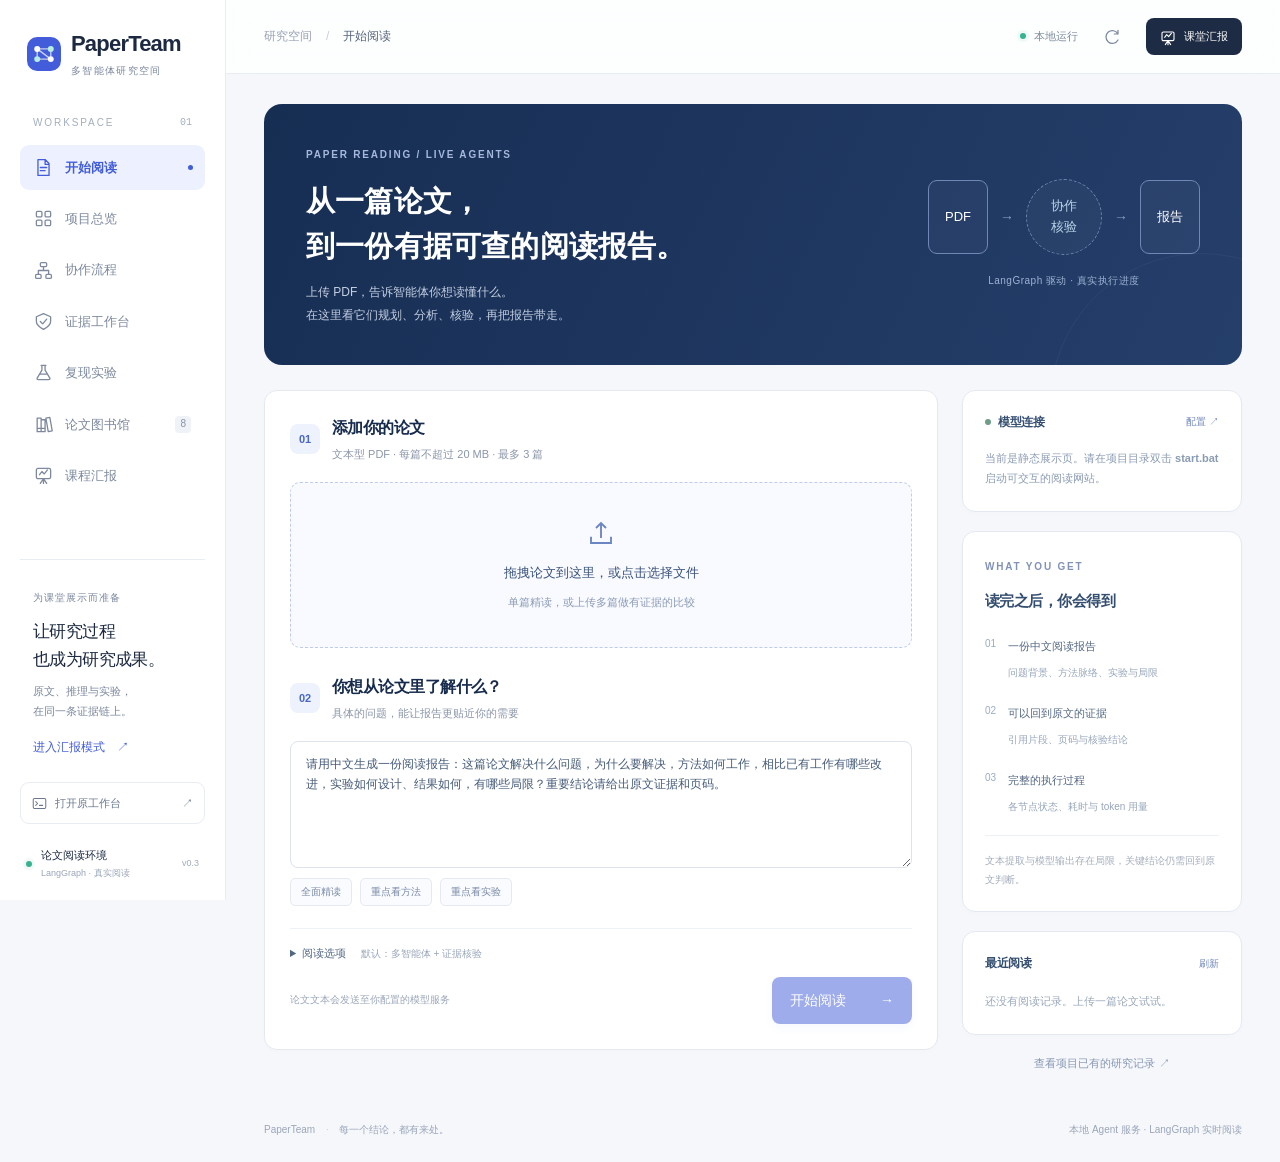
==== showcase/index.html @ 22954c76 "Visualization Website Add PDF upload, live LangGraph progress, evidence-grounded reading reports, re" ====
<!doctype html>
<html lang="zh-CN">
<head>
  <meta charset="UTF-8"><meta name="viewport" content="width=device-width, initial-scale=1.0">
  <meta name="theme-color" content="#f4f6fb"><meta name="description" content="PaperTeam 多智能体论文阅读、证据核验与实验复现展示平台。">
  <title>PaperTeam · 研究协作控制台</title>
  <link rel="icon" href="assets/logo.svg" type="image/svg+xml"><link rel="stylesheet" href="assets/app.css">
  <link rel="stylesheet" href="assets/reader.css">
</head>
<body>
  <a href="#main" class="skip-link">跳转到主要内容</a>
  <button class="nav-shade" data-action="close-menu" aria-label="收起导航"></button>
  <aside class="sidebar" id="sidebar">
    <a class="brand" href="#read"><img src="assets/logo.svg" alt="" width="34" height="34"><span>PaperTeam<small>多智能体研究空间</small></span></a>
    <div class="workspace-label">WORKSPACE <span>01</span></div>
    <nav aria-label="主导航" id="nav"></nav>
    <div class="sidebar-note"><span class="tiny-label">为课堂展示而准备</span><h3>让研究过程<br>也成为研究成果。</h3><p>原文、推理与实验，<br>在同一条证据链上。</p><button class="text-link" data-action="present">进入汇报模式 <span>↗</span></button></div>
    <a class="workbench-link" href="http://127.0.0.1:8501" target="_blank" rel="noopener"><span data-icon="terminal"></span> 打开原工作台 <span>↗</span></a>
    <div class="sidebar-status"><span class="status-dot"></span><div>论文阅读环境<small>LangGraph · 真实阅读</small></div><span class="version">v0.3</span></div>
  </aside>
  <div class="app-shell">
    <header class="topbar"><div class="breadcrumb"><button class="icon-button mobile-menu" data-action="menu" aria-label="展开导航" aria-controls="sidebar" aria-expanded="false"><span data-icon="menu"></span></button><span>研究空间</span><span class="crumb-slash">/</span><strong id="breadcrumb">项目总览</strong></div><div class="top-actions"><span class="local-badge"><span class="status-dot"></span>本地运行</span><button class="icon-button" data-action="refresh" title="刷新保存的数据，不发起模型调用" aria-label="刷新保存的数据"><span data-icon="refresh"></span></button><button class="button dark small" data-action="present"><span data-icon="present"></span>课堂汇报</button></div></header>
    <main id="main" tabindex="-1"><div class="loading"><span class="spinner"></span><h2>正在读取研究记录</h2><p>连接论文、结论与实验依据…</p></div></main>
    <footer class="page-footer"><span>PaperTeam <i>·</i> 每一个结论，都有来处。</span><span id="footer-meta">保存的真实运行记录</span></footer>
  </div>
  <dialog id="detail-dialog"><div class="dialog-head"><div id="dialog-label"></div><button class="icon-button" data-action="close-dialog" aria-label="关闭详情"><span data-icon="close"></span></button></div><div id="dialog-body"></div></dialog>
  <div id="presentation" class="presentation" hidden role="dialog" aria-label="课堂汇报模式" aria-modal="true"><header><a class="presentation-brand" href="#overview"><img src="assets/logo.svg" alt="" width="32">PaperTeam</a><span id="slide-counter"></span><button class="icon-button" data-action="exit-present" aria-label="退出汇报"><span data-icon="close"></span></button></header><div id="slide-content"></div><footer><span>← → 切换页面 <i>·</i> Esc 退出</span><div><button class="button subtle" data-action="prev-slide">← 上一页</button><button class="button primary" data-action="next-slide">下一页 →</button></div></footer></div>
  <div id="toast" class="toast" role="status" aria-live="polite"></div>
  <script src="assets/reader.js"></script><script src="data/snapshot.js"></script><script src="assets/app.js"></script>
</body>
</html>
---- showcase/assets/app.css ----
@font-face{font-family:Research;src:local('Segoe UI');font-display:swap}
:root{--bg:#f5f7fb;--surface:#fff;--ink:#1c2941;--muted:#7b879d;--line:#e8ecf3;--blue:#425cda;--blue-bg:#edf1ff;--teal:#229b86;--teal-bg:#eaf7f2;--amber:#c58b37;--amber-bg:#fff5e6;--red:#d56d72;--violet:#8a6ad0;--shadow:0 4px 24px #20335d05;--radius:16px}
*{box-sizing:border-box}body{margin:0;background:var(--bg);color:var(--ink);font-family:Research,'Microsoft YaHei UI','Microsoft YaHei',sans-serif;font-size:14px;line-height:1.65;-webkit-font-smoothing:antialiased}button,input,select,textarea{font:inherit}button,a,input,select{-webkit-tap-highlight-color:transparent}button,a{touch-action:manipulation}button{cursor:pointer}a{color:inherit;text-decoration:none}button{border:0}button:disabled{cursor:default;opacity:.45}button:focus-visible,a:focus-visible,input:focus-visible,select:focus-visible,[tabindex]:focus-visible{outline:3px solid #7f9aff;outline-offset:4px}button svg,a svg{flex-shrink:0}svg.icon{width:20px;height:20px;fill:none;stroke:currentColor;stroke-width:1.65;stroke-linecap:round;stroke-linejoin:round;vertical-align:middle}h1,h2,h3,h4,p{margin:0}h1,h2,h3,h4{font-weight:650;letter-spacing:-.035em}h1{font-size:29px;line-height:1.4}h2{font-size:19px;line-height:1.5}h3{font-size:16px}p{color:var(--muted)}small{font-size:12px}i{font-style:normal}code,pre,.mono{font-family:Consolas,'Cascadia Code',monospace;font-size:12px}pre{white-space:pre-wrap;overflow-wrap:anywhere;line-height:1.8;background:#f6f8fc;border:1px solid var(--line);padding:16px;border-radius:12px;color:#52617a}button{color:inherit;background:none}.skip-link{position:fixed;top:-80px;left:260px;background:var(--blue);color:#fff;padding:12px;z-index:1000}.skip-link:focus{top:10px}
.sidebar{width:226px;position:fixed;inset:0 auto 0 0;background:#fff;border-right:1px solid var(--line);display:flex;flex-direction:column;padding:30px 20px 19px;z-index:40}.brand{display:flex;gap:10px;align-items:center;padding:0 7px;font-size:22px;font-weight:720;letter-spacing:-.8px;line-height:1.25}.brand small{display:block;font-size:10px;font-weight:400;letter-spacing:1.3px;margin-top:7px;color:var(--muted)}.workspace-label{font-size:10px;letter-spacing:1.9px;color:#a4adbf;padding:38px 13px 13px;display:flex;justify-content:space-between}.workspace-label span{font-family:Consolas,monospace;letter-spacing:0}nav{display:flex;flex-direction:column;gap:6px}.nav-link{display:flex;align-items:center;gap:12px;padding:12px 14px;border-radius:9px;color:#7e899e;font-size:13px;font-weight:500;position:relative}.nav-link svg{width:19px;height:19px}.nav-link.active{background:var(--blue-bg);color:var(--blue);font-weight:600}.nav-link.active:after{content:'';width:5px;height:5px;border-radius:50%;background:var(--blue);position:absolute;right:12px}.nav-link:hover:not(.active){background:#f7f9fc;color:var(--ink)}.nav-count{margin-left:auto;background:#eff2f7;font-size:10px;border-radius:4px;padding:0 5px;color:#8791a5}.nav-link.active .nav-count{margin-right:10px;background:#dde5ff;color:var(--blue)}.sidebar-note{border-top:1px solid var(--line);padding:25px 13px 24px;margin-top:auto}.tiny-label{font-size:10px;color:var(--muted);letter-spacing:1px}.sidebar-note h3{font-size:17px;line-height:1.65;margin-top:10px;font-weight:500}.sidebar-note p{font-size:11px;line-height:1.8;margin-top:8px}.text-link{color:var(--blue);font-size:12px;padding:0;display:inline-flex;gap:12px;align-items:center;font-weight:550}.sidebar-note .text-link{margin-top:16px}.workbench-link{display:flex;align-items:center;gap:8px;padding:11px;border:1px solid var(--line);border-radius:9px;color:#6b7890;font-size:11px}.workbench-link span:last-child{margin-left:auto}.workbench-link svg{width:15px;height:15px}.sidebar-status{padding:22px 6px 0;display:flex;gap:9px;align-items:center;font-size:11px}.sidebar-status small{display:block;font-size:9px;color:#9ba5b8;margin-top:2px}.version{margin-left:auto;color:#a0aabd;font-size:9px}.status-dot{display:inline-block;width:6px;height:6px;background:#38b392;border-radius:50%;flex-shrink:0;box-shadow:0 0 0 3px #38b39212}
.app-shell{margin-left:226px;min-height:100vh;display:flex;flex-direction:column}.topbar{height:74px;border-bottom:1px solid var(--line);background:#ffffffc9;backdrop-filter:blur(16px);display:flex;align-items:center;justify-content:space-between;padding:0 38px;position:sticky;top:0;z-index:30}.breadcrumb{display:flex;align-items:center;gap:14px;color:#98a1b3;font-size:12px}.breadcrumb strong{color:#56627b;font-weight:500}.crumb-slash{color:#c6cddb}.top-actions{display:flex;align-items:center;gap:17px}.local-badge{display:inline-flex;align-items:center;gap:8px;font-size:11px;color:#7c8b9d}.button{display:inline-flex;align-items:center;justify-content:center;gap:8px;padding:11px 17px;border-radius:8px;font-size:12px;font-weight:550;border:1px solid transparent;white-space:nowrap;transition:background .16s,transform .16s}.button:hover{transform:translateY(-1px)}.button.primary{background:var(--blue);color:#fff;box-shadow:0 4px 10px #425cda15}.button.primary:hover{background:#354fc5}.button.dark{background:#1e2b44;color:#fff}.button.subtle{background:#fff;border-color:var(--line);color:#62718a}.button.ghost{background:#ffffff12;border-color:#ffffff25;color:#e4ebff}.button.small{padding:8px 13px;font-size:11px}.button svg{width:16px;height:16px}.icon-button{display:inline-flex;align-items:center;justify-content:center;width:34px;height:34px;border-radius:8px;color:#7b879b}.icon-button:hover{background:#edf1f8;color:var(--ink)}.icon-button svg{width:18px;height:18px}.mobile-menu{display:none}main{padding:30px 38px 20px;max-width:1680px;width:100%;margin:0 auto;min-height:calc(100vh - 125px)}.page-heading{display:flex;align-items:center;justify-content:space-between;margin-bottom:25px;gap:18px}.eyebrow{font-size:10px;color:#8f9bb2;letter-spacing:2.2px;font-weight:600;margin-bottom:6px}.page-heading p{font-size:12px;margin-top:6px}.heading-actions{display:flex;gap:10px;align-items:center}.run-label{display:flex;align-items:center;gap:7px;color:#8b98ad;font-size:10px}.page-footer{display:flex;align-items:center;justify-content:space-between;padding:20px 38px 24px;font-size:10px;color:#9ba6b9;gap:15px;margin-top:auto}.page-footer i{padding:0 8px;color:#cad0dc}.panel{background:#fff;border:1px solid var(--line);border-radius:var(--radius);box-shadow:var(--shadow);min-width:0}.panel-head{padding:21px 23px 17px;display:flex;justify-content:space-between;align-items:center;gap:14px}.panel-head h2{font-size:15px}.panel-head p{font-size:11px;margin-top:3px}.panel-head .text-link{font-size:10px}.panel-body{padding:0 23px 23px}.section-title{display:flex;justify-content:space-between;align-items:center;margin:25px 0 13px}.section-title h2{font-size:16px}.section-title small{font-size:10px;color:var(--muted)}.tag{display:inline-flex;align-items:center;gap:5px;font-size:10px;border-radius:5px;padding:3px 7px;background:#f0f3f8;color:#7a879d;white-space:nowrap;line-height:1.55}.tag.blue{background:var(--blue-bg);color:var(--blue)}.tag.green{background:var(--teal-bg);color:var(--teal)}.tag.amber{background:var(--amber-bg);color:var(--amber)}.tag.red{background:#fff0f0;color:var(--red)}.tag.outline{border:1px solid var(--line);background:#fff}.muted{color:var(--muted)}.empty{text-align:center;padding:60px 20px;color:var(--muted)}.loading{display:grid;place-items:center;align-content:center;gap:15px;min-height:60vh}.loading h2{font-size:20px}.loading p{font-size:13px}.spinner{width:30px;height:30px;border:2px solid #dbe3f8;border-top-color:var(--blue);border-radius:50%;animation:spin .9s linear infinite}@keyframes spin{to{transform:rotate(360deg)}}
.hero{position:relative;overflow:hidden;background:#14223c;color:#fff;border-radius:17px;min-height:233px;display:grid;grid-template-columns:1fr 1fr;padding:30px 33px;gap:20px;border:1px solid #1d2e4d}.hero:after{content:'';position:absolute;inset:0;background-image:radial-gradient(#bed0ff19 .8px,transparent .8px);background-size:18px 18px;pointer-events:none;mask-image:linear-gradient(90deg,transparent 30%,#000)}.hero-copy{z-index:1}.hero-kicker{display:flex;align-items:center;gap:7px;color:#a7b8df;font-size:10px;letter-spacing:1.5px;margin-bottom:13px}.hero-kicker span{background:#526cbb48;color:#b8cafa;padding:2px 6px;border-radius:4px;letter-spacing:.5px;font-size:9px}.hero h2{font-size:29px;font-weight:550;line-height:1.5;letter-spacing:.02em}.hero h2 em{font-style:normal;color:#a6b9ff}.hero p{color:#93a4c6;font-size:11px;line-height:1.9;margin-top:10px}.hero-actions{display:flex;align-items:center;gap:12px;margin-top:21px}.hero .primary{background:#6781ed;box-shadow:none;padding:9px 14px}.hero .primary:hover{background:#7890f4}.hero .ghost{font-size:11px;padding:9px 12px}.hero-visual{z-index:1;display:flex;align-items:center;position:relative;padding:5px 0 0 10px}.mini-flow{width:100%;position:relative}.mini-flow svg{width:100%;height:auto;overflow:visible}.mini-flow text{font-family:Research,'Microsoft YaHei UI',sans-serif}.mini-flow .flow-path{stroke:#7f98da50;fill:none;stroke-width:1.5}.mini-flow .flow-path.hot{stroke:#9aaeff;stroke-dasharray:4 4;animation:dash 16s linear infinite}.hero-insight{position:absolute;right:12px;bottom:4px;border:1px solid #8eacf12b;background:#1c2f50;padding:7px 10px;border-radius:8px;color:#b8c8e8;font-size:9px}.hero-insight strong{color:#91e0cb;font-size:12px;margin-right:5px}@keyframes dash{to{stroke-dashoffset:-100}}
.stats-grid{display:grid;grid-template-columns:repeat(4,1fr);gap:15px;margin-top:18px}.stat-card{padding:20px 20px 17px;position:relative}.stat-title{display:flex;align-items:center;justify-content:space-between;font-size:11px;color:#7e8aa1}.stat-title .stat-icon{width:29px;height:29px;border-radius:8px;background:#f2f5fd;display:grid;place-items:center;color:#6e83c6}.stat-icon svg{width:16px;height:16px}.stat-value{display:flex;align-items:baseline;gap:5px;margin-top:8px;font-size:33px;letter-spacing:-1px;font-weight:650;font-variant-numeric:tabular-nums;line-height:1.4}.stat-value small{font-size:11px;color:#97a1b3;font-weight:400;letter-spacing:0}.stat-foot{margin-top:9px;font-size:10px;color:#9aa5b9;display:flex;align-items:center;gap:7px}.stat-foot .tag{font-size:9px;padding:1px 5px}.overview-grid{display:grid;grid-template-columns:minmax(0,1.55fr) minmax(0,1fr);gap:18px;margin-top:20px}.run-summary{display:flex;align-items:center;gap:11px;margin-bottom:15px;padding:13px 15px;background:#f7f9fd;border:1px solid #edf1f8;border-radius:9px}.file-icon{display:grid;place-items:center;border-radius:8px;background:#e9efff;color:#637fda;width:34px;height:38px}.file-icon svg{width:19px}.run-summary h3{font-size:12px;font-weight:550}.run-summary p{font-size:10px;margin-top:2px}.run-summary .tag{margin-left:auto}.run-stages{display:grid;grid-template-columns:repeat(5,1fr);gap:0;position:relative;margin:18px 0 20px}.run-stages:before{content:'';position:absolute;top:13px;left:10%;right:10%;height:1px;background:#dce5f7}.run-stage{text-align:center;position:relative;font-size:10px;color:#8795ae}.stage-dot{width:26px;height:26px;display:grid;place-items:center;margin:0 auto 9px;border:5px solid #fff;border-radius:50%;background:#dee7fc;color:var(--blue);outline:1px solid #e1e8f6;font-size:9px}.run-stage:last-child .stage-dot{background:#dcf3eb;color:#229b86;outline-color:#dceee9}.run-stage small{display:block;font-size:9px;color:#abb4c5;margin-top:3px}.run-bottom{display:flex;align-items:center;justify-content:space-between;border-top:1px solid var(--line);padding-top:14px;font-size:10px;color:#91a0b6}.run-bottom strong{color:#5d6d88;font-weight:550}.usage-layout{display:grid;grid-template-columns:132px 1fr;align-items:center;gap:16px}.donut{position:relative;aspect-ratio:1}.donut svg{width:100%;height:100%;transform:rotate(-90deg)}.donut-center{position:absolute;inset:0;display:flex;flex-direction:column;align-items:center;justify-content:center}.donut-center strong{font-size:25px;font-weight:650;letter-spacing:-.8px;line-height:1.4}.donut-center small{color:#a0abbe;font-size:9px}.usage-legend{display:grid;gap:12px}.legend-row{display:flex;align-items:center;font-size:10px;color:#8a97ac;gap:7px}.legend-dot{width:6px;height:6px;border-radius:2px;flex-shrink:0}.legend-row strong{margin-left:auto;color:#556681;font-size:11px;font-weight:550}.usage-note{margin-top:20px;padding:10px 12px;border-radius:7px;background:#f7f9fd;color:#9aa6b9;font-size:9px;display:flex;justify-content:space-between}.experiment-preview{display:grid;grid-template-columns:repeat(3,1fr);gap:16px}.experiment-card{padding:20px;transition:border-color .2s,transform .2s;cursor:pointer;text-align:left}.experiment-card:hover{border-color:#b7c5f4;transform:translateY(-2px)}.card-label{display:flex;align-items:center;gap:8px}.paper-glyph{width:31px;height:34px;border-radius:7px;background:#edf1ff;display:grid;place-items:center;color:#6f82c9;font-size:12px;font-weight:650;letter-spacing:-1px;flex-shrink:0}.card-label h3{font-size:13px}.card-label small{display:block;color:#9aa6b8;font-size:9px}.card-label .tag{margin-left:auto;font-size:9px}.experiment-score{font-size:27px;font-weight:650;letter-spacing:-.8px;margin-top:20px;display:flex;align-items:center;justify-content:space-between}.experiment-score small{font-size:10px;font-weight:400;letter-spacing:0;color:#99a5b8}.sample-blocks{display:flex;gap:4px}.sample-blocks span{height:18px;width:10px;border-radius:3px;background:#8ccfbc}.sample-blocks span.fail{background:#efd9db}.experiment-card p{font-size:10px;margin-top:8px}.notice{border:1px solid #e6ebf4;border-radius:10px;padding:12px 16px;color:#8a98ae;background:#f9fbfe;font-size:11px;display:flex;align-items:flex-start;gap:9px;margin-top:19px}.notice svg{width:15px;height:15px;flex-shrink:0;margin-top:2px}.notice.amber{background:#fffaf2;color:#aa8c60;border-color:#f3e7d2}.notice strong{font-weight:600}.bottom-grid{display:grid;grid-template-columns:1.3fr 1fr;gap:18px;margin-top:20px}.quote-teaser{font-size:12px;color:#6c7a92;padding-left:13px;border-left:2px solid #bbc8f5;line-height:1.9}.case-reason{display:flex;gap:8px;align-items:center;margin-top:15px;font-size:10px;color:#a28a6c}.paper-stack{display:flex;align-items:center;gap:7px;margin-bottom:13px;flex-wrap:wrap}.paper-stack span{background:#f3f5fa;border:1px solid var(--line);padding:5px 8px;border-radius:5px;font-size:9px;color:#7d8ba4}.paper-caption{font-size:11px;line-height:1.9;color:#8b97ad}
.toolbar{display:flex;align-items:center;gap:10px;flex-wrap:wrap;margin-bottom:20px}.segmented{display:flex;align-items:center;gap:3px;background:#e9edf5;border-radius:8px;padding:4px}.segment{font-size:11px;padding:7px 13px;border-radius:5px;color:#8a96ab}.segment.active{background:#fff;color:var(--blue);box-shadow:0 2px 6px #25365d08}.search-box{display:flex;align-items:center;gap:9px;background:#fff;border:1px solid var(--line);border-radius:8px;padding:8px 12px;min-width:220px}.search-box svg{width:16px;height:16px;color:#99a5b9}.search-box input{width:100%;border:0;outline:none;background:none;font-size:11px;color:var(--ink)}.search-box input::placeholder{color:#a6b0c2}.select{padding:9px 28px 9px 11px;border:1px solid var(--line);background:#fff;border-radius:8px;font-size:11px;color:#77869f;max-width:240px}.toolbar-right{margin-left:auto}.paper-grid{display:grid;grid-template-columns:repeat(3,1fr);gap:18px}.paper-card{padding:22px;display:flex;flex-direction:column;min-height:295px}.paper-card .card-label{margin-bottom:18px}.paper-card h3{font-size:17px;font-weight:650;margin:5px 0 9px}.paper-card .paper-fulltitle{font-size:10px;line-height:1.7;color:#99a5b9;min-height:34px}.paper-card p{font-size:11px;line-height:1.85;margin:10px 0 18px;flex:1}.paper-meta{display:flex;align-items:center;justify-content:space-between;font-size:10px;color:#9aa6bb;border-top:1px solid var(--line);padding-top:13px;gap:10px}.paper-actions{display:flex;justify-content:space-between;align-items:center;margin-top:15px}.compare-check{display:flex;align-items:center;gap:6px;color:#91a0b6;font-size:10px;cursor:pointer}.compare-check input{accent-color:var(--blue)}.compare-dock{position:sticky;bottom:20px;display:flex;align-items:center;justify-content:space-between;gap:16px;background:#202e48;color:#fff;border-radius:12px;padding:14px 20px;margin-top:22px;box-shadow:0 8px 30px #14223c20}.compare-dock p{font-size:11px;color:#a7b8d8}.compare-dock strong{font-size:12px}.compare-grid{display:grid;gap:16px}.compare-column{border:1px solid var(--line);border-radius:12px;padding:20px}.compare-column h3{margin-bottom:15px}.compare-column dt{font-size:10px;color:var(--muted);margin-top:16px}.compare-column dd{margin:5px 0;color:#65738d;font-size:12px;line-height:1.85}.method-step{border-left:2px solid #dce5fa;padding:0 0 14px 15px;position:relative;margin-top:16px}.method-step:before{content:'';position:absolute;width:7px;height:7px;border-radius:50%;background:#bac9f3;left:-4px;top:7px}.method-step h4{font-size:12px;margin-bottom:5px}.method-step p{font-size:11px;line-height:1.9}.info-grid{display:grid;grid-template-columns:repeat(3,1fr);gap:12px;margin:20px 0}.info-cell{background:#f6f8fc;border-radius:9px;padding:13px 15px}.info-cell small{display:block;color:#95a1b7;font-size:10px;margin-bottom:4px}.info-cell strong{font-size:13px;font-weight:550}.detail-copy{font-size:12px;line-height:1.95;color:#75839a}.link-row{display:flex;gap:10px;margin-top:18px;flex-wrap:wrap}
.evidence-layout{display:grid;grid-template-columns:330px 1fr;gap:20px;align-items:start}.claim-list{padding:8px;max-height:740px;overflow:auto}.claim-item{display:block;width:100%;text-align:left;padding:16px 14px;border-radius:9px;border:1px solid transparent;border-bottom-color:#f1f3f8;margin:2px 0}.claim-item.active{background:#f0f4ff;border-color:#dce5ff}.claim-item:hover:not(.active){background:#f8faff}.claim-item-top{display:flex;justify-content:space-between;align-items:center;margin-bottom:9px;font-size:10px;color:#9aa5b9}.claim-item-top strong{color:#6e7d96;font-weight:550}.claim-item p{color:#79879e;line-height:1.8;font-size:11px;display:-webkit-box;-webkit-line-clamp:3;-webkit-box-orient:vertical;overflow:hidden}.claim-item.active p{color:#455e96}.claim-detail{padding:25px}.detail-eyebrow{display:flex;gap:8px;align-items:center;margin-bottom:15px}.claim-detail h2{font-size:16px;line-height:1.95;letter-spacing:0;margin-bottom:15px}.claim-metadata{display:flex;gap:14px;color:#a0aabd;font-size:10px;margin-bottom:25px}.evidence-entry{margin-top:20px;border:1px solid var(--line);border-radius:11px;overflow:hidden}.evidence-entry-head{display:flex;align-items:center;justify-content:space-between;padding:12px 15px;background:#f7f9fd;font-size:10px;color:#92a0b8;gap:10px}.evidence-quote{font-size:13px;color:#53647f;line-height:1.9;padding:20px 20px 16px;font-family:Georgia,'Times New Roman',serif;overflow-wrap:anywhere}.evidence-quote:before{content:'“';font-size:35px;line-height:10px;color:#c3cfec;display:block;margin-top:10px;margin-bottom:13px}.source-context{font-size:10px;color:#97a3b5;padding:0 20px 17px;line-height:1.9}.source-context summary{cursor:pointer;font-size:10px;color:#7890be}.source-context p{margin-top:10px;font-size:11px}.verification-box{margin-top:22px;padding:16px 17px;border-radius:9px;background:#f0f8f5;border:1px solid #e0eee8;color:#5a9c87;font-size:11px;line-height:1.9}.verification-box.rejected{background:#fffbf4;border-color:#f2e6cf;color:#b08b56}.verification-box strong{display:block;font-size:12px;margin-bottom:5px}.claim-detail .detail-footer{margin-top:18px;font-size:10px;color:#9ba7bb}.result-list{display:grid;gap:13px}.result-row{display:grid;grid-template-columns:1.3fr 1.1fr .9fr auto;gap:22px;align-items:center;padding:22px 24px;text-align:left;width:100%}.result-row:hover{border-color:#c5d1f5}.result-metric{font-size:24px;font-weight:600;color:#455776;letter-spacing:-.7px;line-height:1.3}.result-metric small{display:block;font-size:9px;font-weight:400;color:#99a6ba;letter-spacing:0;margin-top:5px}.result-context{font-size:10px;color:#94a1b6;line-height:1.9}.result-arrow{color:#a2afc6}.failure-box{border:1px dashed #e0d8ca;padding:15px 17px;border-radius:9px;background:#fffdf9;font-size:11px;line-height:1.9;color:#ac9678;margin-top:18px}.metric-table{width:100%;border-collapse:collapse;font-size:11px;margin-top:18px}.metric-table th{text-align:left;font-weight:500;color:#99a6ba;font-size:10px;padding:12px 10px;border-bottom:1px solid var(--line)}.metric-table td{padding:14px 10px;border-bottom:1px solid #eef1f7;color:#667894}.metric-table td:first-child{font-weight:550;color:#3e536f}.source-line{overflow-wrap:anywhere;font-size:10px;color:#a0abc0;margin-top:20px}.metric-highlight{display:flex;align-items:center;justify-content:space-between;padding:20px;background:#f2f5fd;border:1px solid #e6ecfb;border-radius:11px;margin-bottom:20px}.metric-highlight strong{font-size:31px;letter-spacing:-1px;color:#5269bd}.metric-highlight small{color:#a1adc1;font-size:10px}.metric-highlight h3{font-size:13px;font-weight:500}.download-items{display:flex;flex-wrap:wrap;gap:7px;margin-top:15px}
.flow-layout{display:grid;grid-template-columns:minmax(0,1fr) 275px;gap:20px}.flow-canvas{position:relative;min-height:385px;background-image:radial-gradient(#dfe5f1 .8px,transparent .8px);background-size:18px 18px;display:flex;align-items:center;justify-content:center;padding:20px}.large-flow{width:100%;max-width:840px;position:relative}.large-flow svg{width:100%;overflow:visible}.large-flow text{font-family:Research,'Microsoft YaHei UI',sans-serif}.large-flow .node-group{cursor:pointer}.large-flow .node-group rect{transition:fill .3s,stroke .3s}.large-flow .node-group:hover rect{stroke:#8a9ee5}.large-flow .node-group.active rect{fill:#eef2ff;stroke:#718aef;stroke-width:2}.large-flow .node-group.active .node-dot{fill:#6781e4}.large-flow .node-group.active text{fill:#4d67bd}.large-flow .node-group.active .active-ring{opacity:1}.active-ring{opacity:0}.flow-controls{border-top:1px solid var(--line);padding:16px 22px;display:flex;align-items:center;gap:13px}.flow-controls input{accent-color:var(--blue);flex:1;min-width:50px}.flow-time{font-size:11px;min-width:70px;color:#95a1b6;text-align:right;font-variant-numeric:tabular-nums}.play-button{width:33px;height:33px;background:var(--blue);color:#fff;border-radius:50%;display:grid;place-items:center}.play-button svg{width:14px;height:14px}.flow-legend{display:flex;gap:15px;padding:0 23px 20px;font-size:10px;color:#9da7b9}.flow-legend span{display:flex;gap:6px;align-items:center}.flow-legend i{height:6px;width:6px;border-radius:50%;background:#b8c7f1}.flow-legend span:last-child i{background:#d4dedb}.role-detail{padding:22px}.role-icon{width:43px;height:43px;background:#eef2ff;color:#6c83cf;display:grid;place-items:center;border-radius:11px;margin-bottom:17px}.role-detail h3{font-size:17px}.role-detail>p{font-size:11px;line-height:1.95;margin:10px 0 20px}.role-detail dl{font-size:11px;line-height:1.9}.role-detail dt{color:#a1acc0;margin-top:14px;font-size:10px}.role-detail dd{margin:3px 0;color:#6f819e}.role-order{color:#a6b0c1;font-size:9px;letter-spacing:1px;margin-top:24px;border-top:1px solid var(--line);padding-top:15px}.timeline-panel{margin-top:20px}.timeline-entries{padding:0 22px 20px;display:grid;grid-template-columns:repeat(5,1fr);gap:8px}.timeline-event{padding:12px 10px;text-align:left;border:1px solid var(--line);border-radius:8px;transition:.2s}.timeline-event.active{border-color:#c1cef6;background:#f1f5ff}.timeline-event small{display:block;font-size:9px;color:#a7b0c2;font-variant-numeric:tabular-nums}.timeline-event strong{font-size:10px;font-weight:500;display:block;line-height:1.7;margin-top:6px;color:#7f8fa9}.timeline-event.active strong{color:#5470bf}.event-details{display:flex;gap:18px;margin-top:18px;padding:14px 17px;background:#f7f9fd;border-radius:9px;font-size:11px;color:#8596b0;flex-wrap:wrap}.event-details strong{color:#5b759b;font-weight:500}
.course-grid{display:grid;grid-template-columns:repeat(3,1fr);gap:17px}.course-card{padding:22px}.course-num{font-size:28px;font-weight:550;color:#d2daf0;margin-bottom:13px;letter-spacing:-1px}.course-card h3{font-size:15px;margin-bottom:9px}.course-card p{font-size:11px;line-height:1.95;margin-bottom:17px;min-height:44px}.course-card .tag{font-size:9px}.team-grid{display:grid;grid-template-columns:repeat(3,1fr);gap:12px}.team-person{display:flex;gap:12px;padding:15px;border:1px solid var(--line);border-radius:10px;align-items:center}.avatar{width:33px;height:33px;background:#edf2fd;color:#879aca;border-radius:50%;display:grid;place-items:center;font-size:11px;flex-shrink:0}.team-person h4{font-size:12px;font-weight:550}.team-person p{font-size:10px;margin-top:2px}.team-form{display:grid;grid-template-columns:1fr 1fr;gap:15px}.team-form label{font-size:11px;color:#8b99af;display:grid;gap:7px}.team-form input{border:1px solid #e2e8f3;border-radius:8px;padding:10px 12px;width:100%;color:var(--ink);background:#fafbfe}.next-list{display:grid;gap:12px}.next-item{display:flex;align-items:flex-start;gap:12px;font-size:11px;color:#7d8da8;line-height:1.9}.next-item>span{width:21px;height:21px;border:1px solid #dce4f4;color:#a5b1c9;display:grid;place-items:center;flex-shrink:0;border-radius:50%;font-size:9px;margin-top:1px}.next-item strong{font-weight:550;color:#627592}.section-divider{height:1px;background:var(--line);margin:22px 0}dialog{width:min(820px,calc(100vw - 36px));max-height:88vh;border:1px solid var(--line);border-radius:18px;padding:0;color:var(--ink);box-shadow:0 35px 120px #11234030;background:#fff}dialog::backdrop{background:#15223d55;backdrop-filter:blur(4px)}.dialog-head{padding:18px 25px;display:flex;align-items:center;justify-content:space-between;border-bottom:1px solid var(--line);position:sticky;top:0;background:#ffffffed;backdrop-filter:blur(15px);z-index:1}.dialog-head h2{font-size:16px}.dialog-head p{font-size:10px;margin-top:2px}#dialog-body{padding:24px 26px 28px}.toast{position:fixed;bottom:25px;left:calc(50% + 110px);transform:translate(-50%,20px);opacity:0;pointer-events:none;background:#20324e;color:#e2ebff;border:1px solid #435675;border-radius:10px;padding:12px 20px;font-size:12px;z-index:200;transition:.2s;box-shadow:0 10px 30px #14223c20}.toast.visible{transform:translate(-50%,0);opacity:1}.presentation[hidden]{display:none}.presentation{position:fixed;inset:0;background:#f4f6fc;z-index:100;display:flex;flex-direction:column;overflow:auto}.presentation>header,.presentation>footer{height:80px;flex-shrink:0;display:flex;align-items:center;justify-content:space-between;padding:0 5vw;color:#8b9bb5;font-size:12px}.presentation-brand{display:flex;gap:12px;align-items:center;font-size:21px;font-weight:650;color:#293c60}.presentation>header .icon-button{color:#8a9bb7}.presentation>footer>div{display:flex;gap:12px}.presentation>footer i{margin:0 8px;color:#c4ccdc}#slide-content{flex:1;width:100%;max-width:1400px;margin:auto;padding:3vh 7vw;display:flex;flex-direction:column;justify-content:center}.slide-kicker{font-size:13px;letter-spacing:3px;color:#8397c6;margin-bottom:23px}.slide-title{font-size:clamp(30px,3.8vw,57px);line-height:1.5;font-weight:600;color:#233858;letter-spacing:.015em}.slide-subtitle{font-size:clamp(13px,1.3vw,18px);color:#8b9db8;line-height:2;max-width:850px;margin-top:20px}.slide-stats{display:grid;grid-template-columns:repeat(3,1fr);gap:28px;margin-top:42px;max-width:900px}.slide-stat{border-top:2px solid #dbe3f6;padding-top:22px}.slide-stat strong{font-size:45px;color:#506ecc;letter-spacing:-1.4px;font-weight:550}.slide-stat p{font-size:13px;margin-top:7px}.slide-grid{display:grid;grid-template-columns:repeat(3,1fr);gap:20px;margin-top:35px}.slide-card{background:#fff;border:1px solid #e3e9f6;border-radius:15px;padding:28px}.slide-card h3{font-size:19px;margin-bottom:15px}.slide-card p{font-size:13px;line-height:2}.slide-card small{display:block;color:#9eacc3;margin-bottom:20px;font-size:12px}.presentation .metric-table{font-size:15px;margin-top:30px}.presentation .metric-table th{font-size:12px;padding:13px 16px}.presentation .metric-table td{font-size:15px;padding:17px 16px}.presentation .large-flow{margin:30px auto 0;max-width:1000px}.presentation .team-grid{margin-top:32px}.presentation .team-person{padding:22px;background:#fff}.presentation .team-person h4{font-size:16px}.presentation .team-person p{font-size:13px}.presentation .avatar{width:40px;height:40px}.presentation .notice{font-size:12px}.presentation .button{font-size:12px}.presentation .slide-number{font-size:13px;color:#8b9db9;letter-spacing:2px}.fade-in{animation:fadeIn .35s ease both}@keyframes fadeIn{from{opacity:0;transform:translateY(7px)}to{opacity:1;transform:translateY(0)}}
@media(min-width:1600px){main{padding-top:36px}.hero{min-height:260px;padding:34px 38px}.hero h2{font-size:34px}.hero p{font-size:12px}.stat-card{padding:23px}.stat-value{font-size:38px}.panel-head{padding-top:24px}}
@media(max-height:820px) and (min-width:1000px){.sidebar{padding-top:22px}.workspace-label{padding-top:25px}.sidebar-note{padding-top:20px;padding-bottom:18px}.sidebar-note h3{font-size:15px}.sidebar-note p{display:none}.sidebar-status{padding-top:17px}.nav-link{padding-top:10px;padding-bottom:10px}}
@media(max-width:1200px){.sidebar{width:204px;padding-left:14px;padding-right:14px}.brand{font-size:21px}.app-shell{margin-left:204px}main{padding:25px 25px 15px}.topbar{padding:0 25px}.page-footer{padding-left:25px;padding-right:25px}.hero{padding:25px;grid-template-columns:1fr .9fr}.hero h2{font-size:25px}.hero-visual{padding-left:0}.hero-insight{right:0;bottom:8px}.hero-actions{gap:7px}.hero .button{font-size:10px;padding:9px 10px}.stats-grid{gap:11px}.stat-card{padding:17px}.stat-value{font-size:29px}.overview-grid{grid-template-columns:1.25fr 1fr}.usage-layout{grid-template-columns:105px 1fr;gap:12px}.legend-row{font-size:9px;gap:5px}.legend-row strong{font-size:10px}.panel-head,.panel-body{padding-left:18px;padding-right:18px}.flow-layout{grid-template-columns:1fr 240px}.evidence-layout{grid-template-columns:290px 1fr}.paper-grid{gap:13px}.paper-card{padding:18px}.experiment-card{padding:17px}.bottom-grid{grid-template-columns:1.2fr 1fr}.course-card{padding:18px}.toast{left:calc(50% + 100px)}}
@media(max-width:1000px){.hero{grid-template-columns:1fr 1fr}.hero h2{font-size:23px}.hero p br{display:none}.hero-insight{display:none}.hero-actions .ghost{display:none}.overview-grid{grid-template-columns:1fr}.usage-layout{grid-template-columns:120px 1fr}.usage-legend{grid-template-columns:1fr 1fr;gap:16px}.legend-row{font-size:11px}.legend-row strong{font-size:12px}.usage-note{margin-top:12px}.bottom-grid{grid-template-columns:1fr}.paper-grid{grid-template-columns:repeat(2,1fr)}.course-grid{grid-template-columns:repeat(2,1fr)}.team-grid{grid-template-columns:repeat(2,1fr)}.flow-layout{grid-template-columns:1fr}.role-detail{display:grid;grid-template-columns:1fr 1.3fr;gap:0 25px}.role-detail .role-icon{display:none}.role-detail>p{margin-top:5px;margin-bottom:0;grid-column:1}.role-detail dl{grid-column:2;grid-row:1/4;display:flex;gap:20px;margin:0}.role-order{grid-column:1;margin-top:10px;padding-top:10px}.timeline-entries{grid-template-columns:repeat(3,1fr)}.evidence-layout{grid-template-columns:240px 1fr;gap:13px}.claim-detail{padding:20px}.claim-detail h2{font-size:14px}.result-row{grid-template-columns:1.2fr .8fr auto;gap:15px}.result-context{display:none}.stat-foot .tag{display:none}.experiment-preview{gap:11px}.experiment-score{font-size:24px}.card-label .tag{font-size:8px}.paper-glyph{width:26px;height:30px;font-size:10px}.card-label{gap:7px}.card-label h3{font-size:12px}.slide-grid{gap:13px}.slide-card{padding:20px}}
@media(max-width:760px){.sidebar{transform:translateX(-100%);transition:transform .25s;width:226px;box-shadow:10px 0 40px #14223c20}.sidebar.open{transform:translateX(0)}.app-shell{margin-left:0}.topbar{height:64px;padding:0 19px}.mobile-menu{display:inline-flex;margin-left:-6px}.breadcrumb{gap:9px}.breadcrumb>span:first-of-type{display:none}.crumb-slash{display:none}.top-actions{gap:8px}.local-badge{font-size:10px}.top-actions>.icon-button{display:none}.button.small{padding:7px 10px;font-size:10px}main{padding:23px 19px 12px}.page-heading{margin-bottom:20px}.page-heading h1{font-size:25px}.page-heading p{font-size:11px}.heading-actions .run-label{display:none}.hero{grid-template-columns:1fr;padding:25px;min-height:220px}.hero-visual{display:none}.hero h2{font-size:27px}.hero-actions .ghost{display:inline-flex}.hero p{font-size:11px}.stats-grid{grid-template-columns:repeat(2,1fr);gap:12px;margin-top:13px}.stat-title{font-size:11px}.stat-foot .tag{display:inline-flex}.stat-value{font-size:31px}.stat-foot{font-size:9px}.overview-grid{margin-top:15px;gap:15px}.run-summary{padding:11px}.run-summary h3{font-size:11px}.run-summary .tag{font-size:9px}.usage-layout{grid-template-columns:120px 1fr;gap:20px}.usage-legend{grid-template-columns:1fr;gap:10px}.legend-row{font-size:10px}.experiment-preview{grid-template-columns:1fr}.experiment-card{display:grid;grid-template-columns:1.2fr .7fr;gap:6px 14px;align-items:center}.experiment-score{margin:0;justify-content:flex-end;gap:10px}.experiment-card>p{grid-column:1/-1;margin:6px 0 0}.experiment-score small{display:none}.sample-blocks{margin-left:7px}.experiment-card .tag{margin-left:auto}.section-title small{display:none}.section-title h2{font-size:15px}.page-footer{padding:22px 19px;font-size:9px}.page-footer span:last-child{display:none}.paper-grid{gap:12px}.paper-card{padding:17px;min-height:290px}.paper-card h3{font-size:15px}.paper-fulltitle{font-size:9px}.paper-card .card-label .tag{font-size:8px}.paper-card .button{padding:7px 8px;font-size:10px}.paper-actions{flex-wrap:wrap;gap:10px}.paper-card .compare-check{font-size:9px}.paper-meta{flex-wrap:wrap;gap:5px}.search-box{flex:1;min-width:160px}.toolbar{gap:8px}.toolbar-right{margin-left:0}.segmented{width:100%;justify-content:space-between}.segment{padding:7px 10px}.select{max-width:100%;font-size:10px}.evidence-layout{grid-template-columns:1fr}.claim-list{max-height:250px}.claim-item p{-webkit-line-clamp:2}.claim-detail{padding:21px}.claim-detail h2{font-size:15px}.claim-metadata{flex-wrap:wrap;gap:6px 12px}.evidence-entry-head{font-size:9px;flex-wrap:wrap}.evidence-quote{font-size:13px;padding-left:16px;padding-right:16px}.result-row{padding:18px 17px;grid-template-columns:1.2fr 1fr auto;gap:12px}.result-metric{font-size:21px}.result-metric small{font-size:8px}.result-row .card-label{gap:8px}.result-row .card-label h3{font-size:12px}.result-row .card-label small{font-size:9px}.flow-canvas{min-height:275px;padding:15px 10px}.flow-legend{font-size:9px;gap:10px;padding-left:16px}.flow-controls{padding:14px 15px;gap:8px}.role-detail{display:block}.role-detail dl{display:flex;gap:20px;margin-top:12px}.role-order{display:none}.timeline-entries{grid-template-columns:repeat(2,1fr);padding:0 15px 15px}.timeline-event{padding:10px}.event-details{font-size:10px;gap:10px}.course-grid{gap:12px}.course-card{padding:18px}.course-num{font-size:24px}.course-card h3{font-size:13px}.course-card p{font-size:10px}.team-grid{grid-template-columns:1fr 1fr;gap:10px}.team-person{padding:11px;gap:8px}.team-person h4{font-size:11px}.team-person p{font-size:9px}.avatar{width:27px;height:27px}.team-form{grid-template-columns:1fr}.info-grid{grid-template-columns:1fr 1fr}.metric-highlight{padding:16px}.metric-highlight strong{font-size:27px}.compare-grid{grid-template-columns:1fr!important}.compare-dock{padding:13px 15px;bottom:12px}.compare-dock p{font-size:10px}.toast{left:50%;width:max-content;max-width:90vw;font-size:11px}.dialog-head{padding:15px 19px}#dialog-body{padding:20px}.presentation>header,.presentation>footer{padding:0 6vw;height:70px}.presentation>footer>span{display:none}.presentation>footer>div{width:100%;justify-content:space-between}.presentation-brand{font-size:18px}.presentation .metric-table td{font-size:11px;padding:13px 6px}.presentation .metric-table th{font-size:10px;padding:11px 6px}.presentation .metric-table th:last-child,.presentation .metric-table td:last-child{display:none}#slide-content{padding:3vh 6vw}.slide-title{font-size:33px}.slide-subtitle{font-size:13px}.slide-stats{gap:15px;margin-top:30px}.slide-stat strong{font-size:35px}.slide-stat p{font-size:11px}.slide-grid{grid-template-columns:1fr;margin-top:25px}.slide-card{padding:18px}.slide-card h3{font-size:16px;margin-bottom:8px}.slide-card small{margin-bottom:10px}.slide-card p{font-size:12px}.presentation .team-grid{grid-template-columns:1fr 1fr;margin-top:25px}.presentation .team-person{padding:15px}.presentation .team-person h4{font-size:12px}.presentation .team-person p{font-size:10px}.presentation .avatar{width:29px;height:29px}.slide-kicker{font-size:11px;margin-bottom:15px}.slide-stats strong{font-size:32px}}
@media(prefers-reduced-motion:reduce){*,*:before,*:after{animation:none!important;transition:none!important;scroll-behavior:auto!important}}
@media print{.sidebar,.topbar,.page-footer,.heading-actions,.toolbar,.hero-actions,.presentation{display:none!important}.app-shell{margin:0}body{background:#fff}main{padding:0;max-width:none}.panel{break-inside:avoid;box-shadow:none}.hero{color:#111;background:#f4f6fb}.hero p,.hero-kicker{color:#666}.hero-visual{display:none}.hero{display:block}.stats-grid{grid-template-columns:repeat(4,1fr)}}
.evidence-quote{margin:0}

body.is-presenting>.sidebar,body.is-presenting>.app-shell,body.is-presenting>.skip-link{display:none}
.nav-shade{display:none}
@media(max-width:760px){.sidebar{visibility:hidden}.sidebar.open{visibility:visible}body.menu-open .nav-shade{display:block;position:fixed;inset:0;background:#172a4c40;z-index:39}}

@media(max-width:760px){.flow-canvas{overflow-x:auto;justify-content:flex-start}.flow-canvas .large-flow{width:720px;min-width:720px;flex-shrink:0}.presentation .large-flow{overflow-x:auto}.presentation .large-flow svg{min-width:650px}}

.data-banner{margin:0 0 21px;background:#eef3ff;border-color:#dfe7fd;color:#7389b2;font-size:10px}.data-banner strong{margin-right:9px;color:#5c78bb}
---- showcase/assets/reader.css ----
#reader-app{--reader-blue:#4665cd;--reader-ink:#172b4d}#reader-app button,#reader-app input,#reader-app textarea,#reader-app select{font:inherit}#reader-app button{cursor:pointer}#reader-app button:disabled{opacity:.5;cursor:not-allowed}.reader-hero{display:flex;align-items:center;justify-content:space-between;gap:28px;padding:38px 42px;margin-bottom:25px;border-radius:18px;color:#fff;background:linear-gradient(115deg,#172e53,#253f6b);position:relative;overflow:hidden}.reader-hero:after{content:'';width:300px;height:300px;border:1px solid #ffffff0b;border-radius:50%;position:absolute;right:-110px;bottom:-190px;pointer-events:none}.reader-eyebrow{font-size:10px;letter-spacing:1.8px;font-weight:700;color:#8192b4}.reader-hero .reader-eyebrow{color:#a6b8dc}.reader-hero h1{font-size:29px;font-weight:650;line-height:1.55;letter-spacing:.2px;margin:14px 0 12px}.reader-hero p{color:#c4cfe2;font-size:12px;line-height:1.9;margin:0}.reader-hero-mark{display:flex;align-items:center;gap:12px;position:relative;padding-bottom:34px;white-space:nowrap}.reader-hero-mark>span{display:grid;place-items:center;width:60px;height:74px;border:1px solid #6f87b4;border-radius:9px;font-size:13px;line-height:1.6;background:#ffffff08}.reader-hero-mark .mark-agents{width:76px;height:76px;border-radius:50%;border-style:dashed;color:#b8d6e9}.reader-hero-mark i{font-style:normal;color:#8b9dc1}.reader-hero-mark small{position:absolute;bottom:0;width:100%;text-align:center;font-size:10px;color:#9db1d2;letter-spacing:.5px}.reader-layout{display:grid;grid-template-columns:minmax(0,1fr) 280px;gap:24px;align-items:start}.reader-main{min-width:0;display:grid;gap:24px}.reader-card{padding:25px;background:#fff;border:1px solid #e3e8f1;border-radius:13px;box-shadow:0 2px 7px #162b4503}.reader-aside{display:grid;gap:19px}.reader-section-title{display:flex;gap:12px;align-items:center;margin-bottom:19px}.reader-step{display:grid;place-items:center;width:30px;height:30px;flex-shrink:0;background:#eef2fc;border-radius:8px;color:#4a68bf;font-size:11px;font-weight:700}.reader-section-title h2,.reader-card h2{font-size:16px;line-height:1.5;color:var(--reader-ink);margin:0;font-weight:650}.reader-section-title p{margin:5px 0 0;color:#8b96a9;font-size:11px}.reader-drop{border:1.5px dashed #bfcbea;background:#f8faff;border-radius:10px;min-height:166px;display:flex;flex-direction:column;justify-content:center;align-items:center;gap:10px;cursor:pointer;transition:.2s}.reader-drop:hover,.reader-drop.dragging{background:#edf3ff;border-color:#5474c6}.reader-drop svg{width:30px;height:30px;color:#6c86c3;margin-bottom:4px}.reader-drop strong{font-size:13px;color:#3a527b;font-weight:550}.reader-drop>span{font-size:11px;color:#8c9bb5}.reader-file-row{display:flex;align-items:center;gap:12px;padding:13px 0;border-bottom:1px solid #edf0f5}.reader-pdf-icon{font:700 9px monospace;color:#5574bc;display:grid;place-items:center;background:#edf2fc;width:32px;height:40px;border-radius:5px}.reader-file-row>div{flex:1;min-width:0}.reader-file-row strong{display:block;font-size:12px;overflow-wrap:anywhere}.reader-file-row small{font-size:10px;color:#91a0b5;display:block;margin-top:5px}.reader-file-row button{border:0;background:transparent;font-size:19px!important;color:#8d9bb1;padding:8px}.reader-question-title{margin-top:27px}#reader-question{display:block;box-sizing:border-box;width:100%;min-height:125px;padding:13px 15px;border:1px solid #dce3ed;border-radius:8px;resize:vertical;font-size:12px!important;line-height:1.9;color:#455b78;background:#fff}#reader-question:focus{outline:2px solid #dce7ff;border-color:#819acb}.reader-presets{display:flex;gap:8px;margin-top:10px;flex-wrap:wrap}.reader-presets button{border:1px solid #e4e9f3;border-radius:5px;background:#fafbfe;padding:5px 10px;font-size:10px!important;color:#7789a5}.reader-options{margin-top:22px;border-top:1px solid #eef1f6;padding-top:15px}.reader-options summary{font-size:11px;color:#536885;cursor:pointer}.reader-options summary>span{color:#9aa6b9;font-size:10px;margin-left:12px}.reader-option-grid{display:grid;grid-template-columns:1fr 110px;gap:12px;margin-top:18px}.reader-option-grid label,.reader-connection label{display:grid;gap:8px;font-size:11px;color:#7c8da7}.reader-option-grid select,.reader-option-grid input,.reader-connection input{border:1px solid #dce3ef;background:#fff;border-radius:6px;padding:9px 10px;color:#415778;min-width:0;width:100%;box-sizing:border-box;font-size:11px!important}.reader-checkbox{display:flex;align-items:center;gap:7px;font-size:11px;color:#788ba5;margin:14px 0 0}.reader-start-row{display:flex;align-items:center;justify-content:space-between;gap:15px;padding-top:14px}.reader-start-row>span{color:#9aa6b8;font-size:10px}.reader-start-row .button{min-width:140px;display:flex;justify-content:space-between;gap:25px;font-size:12px}.reader-error{font-size:12px;color:#b34f49;line-height:1.8;margin:14px 0 0;overflow-wrap:anywhere}.reader-error:empty{display:none}.reader-side-head{display:flex;align-items:center;gap:7px;margin-bottom:17px}.reader-side-head h3{font-size:12px;margin:0;color:#344e70;font-weight:650;flex:1}.reader-side-head>button{background:transparent;border:0;color:#7087b6;font-size:10px!important;padding:0}.reader-dot,.reader-job-dot{height:6px;width:6px;background:#6d9d87;border-radius:50%;display:inline-block}.reader-model{font-size:12px;font-weight:600;color:#3c5272;display:block;overflow-wrap:anywhere}.reader-api-base{font-size:10px;color:#9aa8bc;display:block;margin:9px 0 14px;overflow-wrap:anywhere}.reader-connect-status{font-size:10px;color:#b19658;background:#faf6e9;border:1px solid #f2ead3;border-radius:5px;padding:7px 9px;display:block}.reader-connect-status.ready{color:#5c8d79;background:#f0f8f3;border-color:#dceee4}.reader-connection p{font-size:11px;color:#8a9bb2;line-height:1.8}.reader-connection form{margin-top:20px;border-top:1px solid #e7edf5;padding-top:17px}.reader-connection form[hidden]{display:none}.reader-connection label{margin-bottom:12px}.reader-delivery h3{font-size:15px;color:#344e70;margin:12px 0 20px}.reader-delivery>div{display:flex;gap:12px;margin:0 0 20px}.reader-delivery b{font-size:10px;color:#9aabc5;font-weight:500;padding-top:2px}.reader-delivery p{margin:0}.reader-delivery strong{font-size:11px;font-weight:550;color:#536781}.reader-delivery p span{display:block;font-size:10px;color:#97a6ba;margin-top:7px;line-height:1.7}.reader-delivery>small{font-size:10px;display:block;line-height:1.9;color:#a4adbc;border-top:1px solid #edf0f6;padding-top:15px}.reader-muted{font-size:11px;line-height:1.9;color:#9aa8ba;margin:0}.reader-history-item{display:block;width:100%;border:0;border-bottom:1px solid #edf1f7;background:transparent;text-align:left;padding:12px 0}.reader-history-item:last-child{border:0;padding-bottom:0}.reader-history-item strong{display:block;font-size:11px;color:#506480;font-weight:500;white-space:nowrap;overflow:hidden;text-overflow:ellipsis}.reader-history-item span{font-size:9px;color:#9aa7ba;margin-top:8px;display:block}.reader-history-item i{font-style:normal;padding:0 5px}.reader-history-link{font-size:11px;text-align:center;color:#8697b3;padding-bottom:10px}.reader-live-heading{display:flex;align-items:center;justify-content:space-between;gap:15px}.reader-live-heading h2{margin-top:10px;display:flex;align-items:center;gap:9px}.reader-job-dot{width:7px;height:7px}.pulse{background:#5574c9;box-shadow:0 0 0 5px #edf1fc;animation:reader-pulse 1.8s infinite}.reader-live-paper{font-size:11px;color:#8a9ab2;margin:16px 0 20px;overflow-wrap:anywhere}.reader-node-grid{display:grid;grid-template-columns:repeat(4,minmax(0,1fr));gap:9px}.reader-node{display:grid;padding:13px 10px;border:1px solid #e8ecf3;border-radius:8px;gap:7px;color:#9daabc;background:#fcfdff;position:relative}.reader-node-symbol{font-size:13px;height:17px;display:flex;align-items:center}.reader-node strong{font-size:11px;color:#7e8fa9;font-weight:550}.reader-node small{font-size:8px;line-height:1.6;min-height:26px}.reader-node em{font-style:normal;font-size:9px}.reader-node.running{background:#f1f5ff;border-color:#91a6df;color:#6380c7}.reader-node.running strong{color:#4567b6}.reader-node.completed{background:#f7fbf9;border-color:#dcebe3;color:#639b83}.reader-node.completed strong{color:#4c7f6b}.reader-node.failed{border-color:#ecd3d1;color:#bd7770;background:#fff9f9}.reader-node .spinner{width:13px;height:13px;border-width:1.5px}.reader-run-stats{display:grid;grid-template-columns:repeat(4,1fr);margin-top:23px;padding-top:20px;border-top:1px solid #edf0f6;gap:10px}.reader-run-stats>div{display:grid;gap:9px}.reader-run-stats strong{font-size:18px;color:#344e72;font-weight:550;font-variant-numeric:tabular-nums}.reader-run-stats strong small{font-size:10px;padding:0 3px;color:#8c9bb3}.reader-run-stats span{font-size:9px;color:#8e9db5}.reader-progress-note{color:#9aa7b9;font-size:10px;line-height:1.8;margin:18px 0 0}.reader-failure{padding:12px;background:#fdf2f0;color:#ad665d;font-size:11px;line-height:1.8;border-radius:6px;margin-top:18px}.reader-report-head{display:flex;align-items:center;justify-content:space-between;gap:20px}.reader-report-head h2{margin-top:10px}.reader-report-head p{font-size:10px;color:#8e9db4;margin-top:10px;line-height:1.8}.reader-tabs{display:flex;gap:22px;flex-wrap:wrap;border-bottom:1px solid #e7edf5;margin:20px 0 25px}.reader-tabs button{border:0;background:none;padding:12px 0;color:#8d9db4;font-size:11px!important}.reader-tabs button.active{border-bottom:2px solid #5978cb;color:#4a69b9}.reader-tabs button:last-child{margin-left:auto;font-size:10px!important}.reader-markdown{font-size:12px;line-height:2;color:#4b5e79;overflow-wrap:anywhere}.reader-markdown h2{font-size:22px;margin:0 0 22px;color:#233b5b}.reader-markdown h3{font-size:17px;margin:30px 0 15px;color:#344f71}.reader-markdown h4{font-size:14px;margin:23px 0 12px;color:#3f5779}.reader-markdown h5{font-size:12px;margin:20px 0 10px}.reader-markdown p{margin:12px 0}.reader-markdown ul{list-style:disc;padding-left:22px;margin:12px 0}.reader-markdown li{padding:4px 0}.reader-markdown blockquote,.reader-evidence-list blockquote{padding:11px 15px;margin:13px 0;border-left:3px solid #b6c9dd;background:#f6f8fb;font-size:11px;line-height:1.9;color:#7c8c9f}.reader-markdown pre{padding:18px;border-radius:8px;background:#f3f6fb;font-size:10px;white-space:pre-wrap;line-height:1.9;overflow:auto}.reader-markdown code{background:#f1f4fa;padding:1px 4px;border-radius:3px;font-size:11px}.reader-table-wrap{overflow:auto;margin:18px 0}.reader-markdown table{border-collapse:collapse;width:100%;font-size:11px}.reader-markdown td{border:1px solid #e0e7f0;padding:8px 10px}.reader-markdown tr:first-child td{background:#f5f7fb;font-weight:600}.reader-evidence-list article{padding:10px 0 22px;border-bottom:1px solid #e6ecf5}.reader-evidence-list h3{font-size:12px;line-height:1.9;color:#455d7e;font-weight:500;margin:10px 0}.reader-evidence-list h3>span{color:#91a5c2;font-size:10px;margin-right:10px}.reader-evidence-list a{font-size:10px;color:#6986ba}.reader-log>div{display:flex;align-items:center;gap:15px;font-size:10px;border-bottom:1px solid #edf1f7;padding:13px 0}.reader-log time{color:#9eacc0;font-size:9px;min-width:110px}.reader-log span{flex:1;color:#5c7494}.reader-log b{font-weight:400;font-size:9px;color:#6581b9}.reader-log b.completed{color:#6a9981}.reader-aside .reader-card{padding:22px}#reader-live,#reader-result{scroll-margin-top:30px}#reader-live:empty,#reader-result:empty{display:none}@keyframes reader-pulse{50%{box-shadow:0 0 0 7px #edf1fc00}}@media(min-width:1550px){.reader-layout{grid-template-columns:minmax(0,1fr) 310px}.reader-hero{padding:43px 47px}.reader-hero h1{font-size:34px}}@media(max-width:1150px){.reader-layout{grid-template-columns:minmax(0,1fr) 235px;gap:18px}.reader-card{padding:20px}.reader-aside .reader-card{padding:19px}.reader-hero{padding:30px}.reader-hero h1{font-size:25px}.reader-hero-mark{gap:8px}.reader-hero-mark>span{width:47px;height:61px;font-size:11px}.reader-hero-mark .mark-agents{width:62px;height:62px}.reader-node-grid{grid-template-columns:repeat(3,1fr)}}@media(max-width:900px){.reader-layout{grid-template-columns:1fr}.reader-aside{grid-template-columns:1fr 1fr}.reader-delivery{display:none}.reader-hero-mark{display:none}.reader-hero h1{font-size:28px}.reader-node-grid{grid-template-columns:repeat(4,1fr)}}@media(max-width:580px){.reader-aside{grid-template-columns:1fr}.reader-hero{padding:25px}.reader-hero h1{font-size:23px}.reader-card{padding:18px}.reader-node-grid{grid-template-columns:repeat(2,1fr)}.reader-start-row{flex-direction:column-reverse;align-items:stretch}.reader-start-row>span{text-align:center}.reader-start-row .button{justify-content:center}.reader-option-grid{grid-template-columns:1fr}.reader-run-stats{grid-template-columns:1fr 1fr;row-gap:18px}.reader-report-head{align-items:start;flex-direction:column}.reader-options summary>span{display:block;margin:7px 0 0}.reader-drop strong{font-size:11px}.reader-tabs{gap:16px}.reader-tabs button:last-child{margin-left:0}}@media print{body:has(#reader-app) .sidebar,body:has(#reader-app) .topbar,body:has(#reader-app) .page-footer,.reader-hero,.reader-main>.reader-card,.reader-aside,#reader-live,.reader-tabs,.reader-report-head>a{display:none!important}body:has(#reader-app) .app-shell{margin:0!important}body:has(#reader-app) #main{padding:0!important}.reader-layout{display:block}.reader-report-card{border:0;box-shadow:none;padding:0}.reader-markdown{font-size:10pt}.reader-markdown h3{break-after:avoid}.reader-markdown blockquote{break-inside:avoid}}

.reader-reference{display:inline;border:0;background:transparent;color:#6484bb;font:inherit!important;font-size:9px!important;padding:0 2px;vertical-align:super;cursor:pointer}.reader-source{scroll-margin-top:100px}.reader-source strong{color:#7390be}

/* Keep the input and model setup together; give live work and reports the full reading width. */
.reader-main{display:contents}.reader-main>.reader-card{grid-column:1;grid-row:1}.reader-aside{grid-column:2;grid-row:1}#reader-live{grid-column:1/-1;grid-row:2}#reader-result{grid-column:1/-1;grid-row:3}.reader-report-card{padding:32px}.reader-markdown{font-size:13px;line-height:2.05}.reader-markdown h2{max-width:850px}.reader-method-diagram{margin:20px 0;padding:22px 12px;background:#f8faff;border:1px solid #e3eaf5;border-radius:10px;overflow-x:auto}.reader-method-diagram svg{display:block;min-width:650px;width:100%;height:auto}.reader-method-diagram rect{fill:white;stroke:#b8cae3;stroke-width:1}.reader-method-diagram text{fill:#4d6689;font-size:10px;font-family:inherit}.reader-method-diagram path{fill:none;stroke:#8fa8c9;stroke-width:1.3}.reader-method-diagram marker path{fill:#8fa8c9;stroke:none}.reader-method-diagram>small{font-size:9px;color:#92a3bc;display:block;margin:12px 8px 0}.reader-live-events{margin-top:16px;font-size:10px;color:#8a9ab1}.reader-live-events summary{cursor:pointer}.reader-live-events .reader-log{margin-top:10px}
@media(max-width:900px){.reader-main>.reader-card{grid-column:1;grid-row:1}.reader-aside{grid-column:1;grid-row:2}#reader-live{grid-row:3}#reader-result{grid-row:4}.reader-report-card{padding:24px}}@media(max-width:580px){.reader-report-card{padding:18px}.reader-markdown{font-size:12px}}
@media print{.reader-layout{display:block!important}.reader-report-card{padding:0!important}.reader-method-diagram{break-inside:avoid;overflow:visible}.reader-method-diagram svg{min-width:0}}
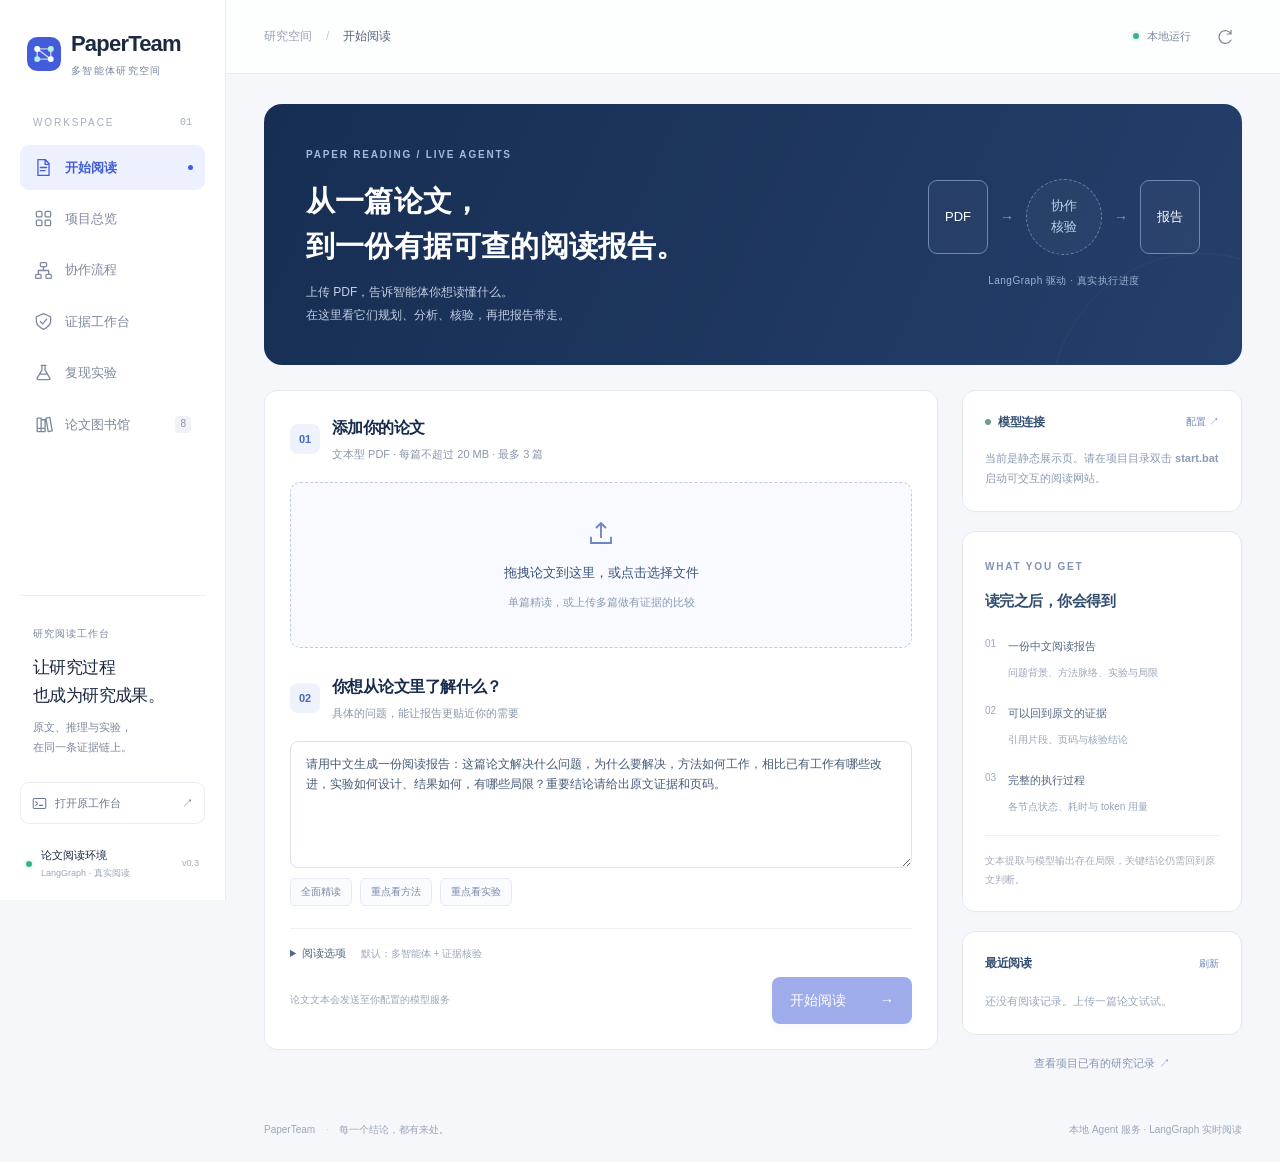
==== commit 8965e174: "Remove classroom presentation module and navigation" ====
--- a/showcase/index.html
+++ b/showcase/index.html
@@ -4,7 +4,7 @@
   <meta charset="UTF-8"><meta name="viewport" content="width=device-width, initial-scale=1.0">
   <meta name="theme-color" content="#f4f6fb"><meta name="description" content="PaperTeam 多智能体论文阅读、证据核验与实验复现展示平台。">
   <title>PaperTeam · 研究协作控制台</title>
-  <link rel="icon" href="assets/logo.svg" type="image/svg+xml"><link rel="stylesheet" href="assets/app.css">
+  <link rel="icon" href="assets/logo.svg" type="image/svg+xml"><link rel="stylesheet" href="assets/app.css?v=20261102-no-course">
   <link rel="stylesheet" href="assets/reader.css">
 </head>
 <body>
@@ -14,18 +14,18 @@
     <a class="brand" href="#read"><img src="assets/logo.svg" alt="" width="34" height="34"><span>PaperTeam<small>多智能体研究空间</small></span></a>
     <div class="workspace-label">WORKSPACE <span>01</span></div>
     <nav aria-label="主导航" id="nav"></nav>
-    <div class="sidebar-note"><span class="tiny-label">为课堂展示而准备</span><h3>让研究过程<br>也成为研究成果。</h3><p>原文、推理与实验，<br>在同一条证据链上。</p><button class="text-link" data-action="present">进入汇报模式 <span>↗</span></button></div>
+    <div class="sidebar-note"><span class="tiny-label">研究阅读工作台</span><h3>让研究过程<br>也成为研究成果。</h3><p>原文、推理与实验，<br>在同一条证据链上。</p></div>
     <a class="workbench-link" href="http://127.0.0.1:8501" target="_blank" rel="noopener"><span data-icon="terminal"></span> 打开原工作台 <span>↗</span></a>
     <div class="sidebar-status"><span class="status-dot"></span><div>论文阅读环境<small>LangGraph · 真实阅读</small></div><span class="version">v0.3</span></div>
   </aside>
   <div class="app-shell">
-    <header class="topbar"><div class="breadcrumb"><button class="icon-button mobile-menu" data-action="menu" aria-label="展开导航" aria-controls="sidebar" aria-expanded="false"><span data-icon="menu"></span></button><span>研究空间</span><span class="crumb-slash">/</span><strong id="breadcrumb">项目总览</strong></div><div class="top-actions"><span class="local-badge"><span class="status-dot"></span>本地运行</span><button class="icon-button" data-action="refresh" title="刷新保存的数据，不发起模型调用" aria-label="刷新保存的数据"><span data-icon="refresh"></span></button><button class="button dark small" data-action="present"><span data-icon="present"></span>课堂汇报</button></div></header>
+    <header class="topbar"><div class="breadcrumb"><button class="icon-button mobile-menu" data-action="menu" aria-label="展开导航" aria-controls="sidebar" aria-expanded="false"><span data-icon="menu"></span></button><span>研究空间</span><span class="crumb-slash">/</span><strong id="breadcrumb">项目总览</strong></div><div class="top-actions"><span class="local-badge"><span class="status-dot"></span>本地运行</span><button class="icon-button" data-action="refresh" title="刷新保存的数据，不发起模型调用" aria-label="刷新保存的数据"><span data-icon="refresh"></span></button></div></header>
     <main id="main" tabindex="-1"><div class="loading"><span class="spinner"></span><h2>正在读取研究记录</h2><p>连接论文、结论与实验依据…</p></div></main>
     <footer class="page-footer"><span>PaperTeam <i>·</i> 每一个结论，都有来处。</span><span id="footer-meta">保存的真实运行记录</span></footer>
   </div>
   <dialog id="detail-dialog"><div class="dialog-head"><div id="dialog-label"></div><button class="icon-button" data-action="close-dialog" aria-label="关闭详情"><span data-icon="close"></span></button></div><div id="dialog-body"></div></dialog>
-  <div id="presentation" class="presentation" hidden role="dialog" aria-label="课堂汇报模式" aria-modal="true"><header><a class="presentation-brand" href="#overview"><img src="assets/logo.svg" alt="" width="32">PaperTeam</a><span id="slide-counter"></span><button class="icon-button" data-action="exit-present" aria-label="退出汇报"><span data-icon="close"></span></button></header><div id="slide-content"></div><footer><span>← → 切换页面 <i>·</i> Esc 退出</span><div><button class="button subtle" data-action="prev-slide">← 上一页</button><button class="button primary" data-action="next-slide">下一页 →</button></div></footer></div>
   <div id="toast" class="toast" role="status" aria-live="polite"></div>
-  <script src="assets/reader.js"></script><script src="data/snapshot.js"></script><script src="assets/app.js"></script>
+  <link rel="stylesheet" href="assets/selection-qa.css">
+  <script src="assets/selection-qa.js"></script><script src="assets/reader.js"></script><script src="data/snapshot.js"></script><script src="assets/app.js?v=20261102-no-course"></script>
 </body>
 </html>
--- a/showcase/assets/app.css
+++ b/showcase/assets/app.css
@@ -7,21 +7,18 @@
 .stats-grid{display:grid;grid-template-columns:repeat(4,1fr);gap:15px;margin-top:18px}.stat-card{padding:20px 20px 17px;position:relative}.stat-title{display:flex;align-items:center;justify-content:space-between;font-size:11px;color:#7e8aa1}.stat-title .stat-icon{width:29px;height:29px;border-radius:8px;background:#f2f5fd;display:grid;place-items:center;color:#6e83c6}.stat-icon svg{width:16px;height:16px}.stat-value{display:flex;align-items:baseline;gap:5px;margin-top:8px;font-size:33px;letter-spacing:-1px;font-weight:650;font-variant-numeric:tabular-nums;line-height:1.4}.stat-value small{font-size:11px;color:#97a1b3;font-weight:400;letter-spacing:0}.stat-foot{margin-top:9px;font-size:10px;color:#9aa5b9;display:flex;align-items:center;gap:7px}.stat-foot .tag{font-size:9px;padding:1px 5px}.overview-grid{display:grid;grid-template-columns:minmax(0,1.55fr) minmax(0,1fr);gap:18px;margin-top:20px}.run-summary{display:flex;align-items:center;gap:11px;margin-bottom:15px;padding:13px 15px;background:#f7f9fd;border:1px solid #edf1f8;border-radius:9px}.file-icon{display:grid;place-items:center;border-radius:8px;background:#e9efff;color:#637fda;width:34px;height:38px}.file-icon svg{width:19px}.run-summary h3{font-size:12px;font-weight:550}.run-summary p{font-size:10px;margin-top:2px}.run-summary .tag{margin-left:auto}.run-stages{display:grid;grid-template-columns:repeat(5,1fr);gap:0;position:relative;margin:18px 0 20px}.run-stages:before{content:'';position:absolute;top:13px;left:10%;right:10%;height:1px;background:#dce5f7}.run-stage{text-align:center;position:relative;font-size:10px;color:#8795ae}.stage-dot{width:26px;height:26px;display:grid;place-items:center;margin:0 auto 9px;border:5px solid #fff;border-radius:50%;background:#dee7fc;color:var(--blue);outline:1px solid #e1e8f6;font-size:9px}.run-stage:last-child .stage-dot{background:#dcf3eb;color:#229b86;outline-color:#dceee9}.run-stage small{display:block;font-size:9px;color:#abb4c5;margin-top:3px}.run-bottom{display:flex;align-items:center;justify-content:space-between;border-top:1px solid var(--line);padding-top:14px;font-size:10px;color:#91a0b6}.run-bottom strong{color:#5d6d88;font-weight:550}.usage-layout{display:grid;grid-template-columns:132px 1fr;align-items:center;gap:16px}.donut{position:relative;aspect-ratio:1}.donut svg{width:100%;height:100%;transform:rotate(-90deg)}.donut-center{position:absolute;inset:0;display:flex;flex-direction:column;align-items:center;justify-content:center}.donut-center strong{font-size:25px;font-weight:650;letter-spacing:-.8px;line-height:1.4}.donut-center small{color:#a0abbe;font-size:9px}.usage-legend{display:grid;gap:12px}.legend-row{display:flex;align-items:center;font-size:10px;color:#8a97ac;gap:7px}.legend-dot{width:6px;height:6px;border-radius:2px;flex-shrink:0}.legend-row strong{margin-left:auto;color:#556681;font-size:11px;font-weight:550}.usage-note{margin-top:20px;padding:10px 12px;border-radius:7px;background:#f7f9fd;color:#9aa6b9;font-size:9px;display:flex;justify-content:space-between}.experiment-preview{display:grid;grid-template-columns:repeat(3,1fr);gap:16px}.experiment-card{padding:20px;transition:border-color .2s,transform .2s;cursor:pointer;text-align:left}.experiment-card:hover{border-color:#b7c5f4;transform:translateY(-2px)}.card-label{display:flex;align-items:center;gap:8px}.paper-glyph{width:31px;height:34px;border-radius:7px;background:#edf1ff;display:grid;place-items:center;color:#6f82c9;font-size:12px;font-weight:650;letter-spacing:-1px;flex-shrink:0}.card-label h3{font-size:13px}.card-label small{display:block;color:#9aa6b8;font-size:9px}.card-label .tag{margin-left:auto;font-size:9px}.experiment-score{font-size:27px;font-weight:650;letter-spacing:-.8px;margin-top:20px;display:flex;align-items:center;justify-content:space-between}.experiment-score small{font-size:10px;font-weight:400;letter-spacing:0;color:#99a5b8}.sample-blocks{display:flex;gap:4px}.sample-blocks span{height:18px;width:10px;border-radius:3px;background:#8ccfbc}.sample-blocks span.fail{background:#efd9db}.experiment-card p{font-size:10px;margin-top:8px}.notice{border:1px solid #e6ebf4;border-radius:10px;padding:12px 16px;color:#8a98ae;background:#f9fbfe;font-size:11px;display:flex;align-items:flex-start;gap:9px;margin-top:19px}.notice svg{width:15px;height:15px;flex-shrink:0;margin-top:2px}.notice.amber{background:#fffaf2;color:#aa8c60;border-color:#f3e7d2}.notice strong{font-weight:600}.bottom-grid{display:grid;grid-template-columns:1.3fr 1fr;gap:18px;margin-top:20px}.quote-teaser{font-size:12px;color:#6c7a92;padding-left:13px;border-left:2px solid #bbc8f5;line-height:1.9}.case-reason{display:flex;gap:8px;align-items:center;margin-top:15px;font-size:10px;color:#a28a6c}.paper-stack{display:flex;align-items:center;gap:7px;margin-bottom:13px;flex-wrap:wrap}.paper-stack span{background:#f3f5fa;border:1px solid var(--line);padding:5px 8px;border-radius:5px;font-size:9px;color:#7d8ba4}.paper-caption{font-size:11px;line-height:1.9;color:#8b97ad}
 .toolbar{display:flex;align-items:center;gap:10px;flex-wrap:wrap;margin-bottom:20px}.segmented{display:flex;align-items:center;gap:3px;background:#e9edf5;border-radius:8px;padding:4px}.segment{font-size:11px;padding:7px 13px;border-radius:5px;color:#8a96ab}.segment.active{background:#fff;color:var(--blue);box-shadow:0 2px 6px #25365d08}.search-box{display:flex;align-items:center;gap:9px;background:#fff;border:1px solid var(--line);border-radius:8px;padding:8px 12px;min-width:220px}.search-box svg{width:16px;height:16px;color:#99a5b9}.search-box input{width:100%;border:0;outline:none;background:none;font-size:11px;color:var(--ink)}.search-box input::placeholder{color:#a6b0c2}.select{padding:9px 28px 9px 11px;border:1px solid var(--line);background:#fff;border-radius:8px;font-size:11px;color:#77869f;max-width:240px}.toolbar-right{margin-left:auto}.paper-grid{display:grid;grid-template-columns:repeat(3,1fr);gap:18px}.paper-card{padding:22px;display:flex;flex-direction:column;min-height:295px}.paper-card .card-label{margin-bottom:18px}.paper-card h3{font-size:17px;font-weight:650;margin:5px 0 9px}.paper-card .paper-fulltitle{font-size:10px;line-height:1.7;color:#99a5b9;min-height:34px}.paper-card p{font-size:11px;line-height:1.85;margin:10px 0 18px;flex:1}.paper-meta{display:flex;align-items:center;justify-content:space-between;font-size:10px;color:#9aa6bb;border-top:1px solid var(--line);padding-top:13px;gap:10px}.paper-actions{display:flex;justify-content:space-between;align-items:center;margin-top:15px}.compare-check{display:flex;align-items:center;gap:6px;color:#91a0b6;font-size:10px;cursor:pointer}.compare-check input{accent-color:var(--blue)}.compare-dock{position:sticky;bottom:20px;display:flex;align-items:center;justify-content:space-between;gap:16px;background:#202e48;color:#fff;border-radius:12px;padding:14px 20px;margin-top:22px;box-shadow:0 8px 30px #14223c20}.compare-dock p{font-size:11px;color:#a7b8d8}.compare-dock strong{font-size:12px}.compare-grid{display:grid;gap:16px}.compare-column{border:1px solid var(--line);border-radius:12px;padding:20px}.compare-column h3{margin-bottom:15px}.compare-column dt{font-size:10px;color:var(--muted);margin-top:16px}.compare-column dd{margin:5px 0;color:#65738d;font-size:12px;line-height:1.85}.method-step{border-left:2px solid #dce5fa;padding:0 0 14px 15px;position:relative;margin-top:16px}.method-step:before{content:'';position:absolute;width:7px;height:7px;border-radius:50%;background:#bac9f3;left:-4px;top:7px}.method-step h4{font-size:12px;margin-bottom:5px}.method-step p{font-size:11px;line-height:1.9}.info-grid{display:grid;grid-template-columns:repeat(3,1fr);gap:12px;margin:20px 0}.info-cell{background:#f6f8fc;border-radius:9px;padding:13px 15px}.info-cell small{display:block;color:#95a1b7;font-size:10px;margin-bottom:4px}.info-cell strong{font-size:13px;font-weight:550}.detail-copy{font-size:12px;line-height:1.95;color:#75839a}.link-row{display:flex;gap:10px;margin-top:18px;flex-wrap:wrap}
 .evidence-layout{display:grid;grid-template-columns:330px 1fr;gap:20px;align-items:start}.claim-list{padding:8px;max-height:740px;overflow:auto}.claim-item{display:block;width:100%;text-align:left;padding:16px 14px;border-radius:9px;border:1px solid transparent;border-bottom-color:#f1f3f8;margin:2px 0}.claim-item.active{background:#f0f4ff;border-color:#dce5ff}.claim-item:hover:not(.active){background:#f8faff}.claim-item-top{display:flex;justify-content:space-between;align-items:center;margin-bottom:9px;font-size:10px;color:#9aa5b9}.claim-item-top strong{color:#6e7d96;font-weight:550}.claim-item p{color:#79879e;line-height:1.8;font-size:11px;display:-webkit-box;-webkit-line-clamp:3;-webkit-box-orient:vertical;overflow:hidden}.claim-item.active p{color:#455e96}.claim-detail{padding:25px}.detail-eyebrow{display:flex;gap:8px;align-items:center;margin-bottom:15px}.claim-detail h2{font-size:16px;line-height:1.95;letter-spacing:0;margin-bottom:15px}.claim-metadata{display:flex;gap:14px;color:#a0aabd;font-size:10px;margin-bottom:25px}.evidence-entry{margin-top:20px;border:1px solid var(--line);border-radius:11px;overflow:hidden}.evidence-entry-head{display:flex;align-items:center;justify-content:space-between;padding:12px 15px;background:#f7f9fd;font-size:10px;color:#92a0b8;gap:10px}.evidence-quote{font-size:13px;color:#53647f;line-height:1.9;padding:20px 20px 16px;font-family:Georgia,'Times New Roman',serif;overflow-wrap:anywhere}.evidence-quote:before{content:'“';font-size:35px;line-height:10px;color:#c3cfec;display:block;margin-top:10px;margin-bottom:13px}.source-context{font-size:10px;color:#97a3b5;padding:0 20px 17px;line-height:1.9}.source-context summary{cursor:pointer;font-size:10px;color:#7890be}.source-context p{margin-top:10px;font-size:11px}.verification-box{margin-top:22px;padding:16px 17px;border-radius:9px;background:#f0f8f5;border:1px solid #e0eee8;color:#5a9c87;font-size:11px;line-height:1.9}.verification-box.rejected{background:#fffbf4;border-color:#f2e6cf;color:#b08b56}.verification-box strong{display:block;font-size:12px;margin-bottom:5px}.claim-detail .detail-footer{margin-top:18px;font-size:10px;color:#9ba7bb}.result-list{display:grid;gap:13px}.result-row{display:grid;grid-template-columns:1.3fr 1.1fr .9fr auto;gap:22px;align-items:center;padding:22px 24px;text-align:left;width:100%}.result-row:hover{border-color:#c5d1f5}.result-metric{font-size:24px;font-weight:600;color:#455776;letter-spacing:-.7px;line-height:1.3}.result-metric small{display:block;font-size:9px;font-weight:400;color:#99a6ba;letter-spacing:0;margin-top:5px}.result-context{font-size:10px;color:#94a1b6;line-height:1.9}.result-arrow{color:#a2afc6}.failure-box{border:1px dashed #e0d8ca;padding:15px 17px;border-radius:9px;background:#fffdf9;font-size:11px;line-height:1.9;color:#ac9678;margin-top:18px}.metric-table{width:100%;border-collapse:collapse;font-size:11px;margin-top:18px}.metric-table th{text-align:left;font-weight:500;color:#99a6ba;font-size:10px;padding:12px 10px;border-bottom:1px solid var(--line)}.metric-table td{padding:14px 10px;border-bottom:1px solid #eef1f7;color:#667894}.metric-table td:first-child{font-weight:550;color:#3e536f}.source-line{overflow-wrap:anywhere;font-size:10px;color:#a0abc0;margin-top:20px}.metric-highlight{display:flex;align-items:center;justify-content:space-between;padding:20px;background:#f2f5fd;border:1px solid #e6ecfb;border-radius:11px;margin-bottom:20px}.metric-highlight strong{font-size:31px;letter-spacing:-1px;color:#5269bd}.metric-highlight small{color:#a1adc1;font-size:10px}.metric-highlight h3{font-size:13px;font-weight:500}.download-items{display:flex;flex-wrap:wrap;gap:7px;margin-top:15px}
-.flow-layout{display:grid;grid-template-columns:minmax(0,1fr) 275px;gap:20px}.flow-canvas{position:relative;min-height:385px;background-image:radial-gradient(#dfe5f1 .8px,transparent .8px);background-size:18px 18px;display:flex;align-items:center;justify-content:center;padding:20px}.large-flow{width:100%;max-width:840px;position:relative}.large-flow svg{width:100%;overflow:visible}.large-flow text{font-family:Research,'Microsoft YaHei UI',sans-serif}.large-flow .node-group{cursor:pointer}.large-flow .node-group rect{transition:fill .3s,stroke .3s}.large-flow .node-group:hover rect{stroke:#8a9ee5}.large-flow .node-group.active rect{fill:#eef2ff;stroke:#718aef;stroke-width:2}.large-flow .node-group.active .node-dot{fill:#6781e4}.large-flow .node-group.active text{fill:#4d67bd}.large-flow .node-group.active .active-ring{opacity:1}.active-ring{opacity:0}.flow-controls{border-top:1px solid var(--line);padding:16px 22px;display:flex;align-items:center;gap:13px}.flow-controls input{accent-color:var(--blue);flex:1;min-width:50px}.flow-time{font-size:11px;min-width:70px;color:#95a1b6;text-align:right;font-variant-numeric:tabular-nums}.play-button{width:33px;height:33px;background:var(--blue);color:#fff;border-radius:50%;display:grid;place-items:center}.play-button svg{width:14px;height:14px}.flow-legend{display:flex;gap:15px;padding:0 23px 20px;font-size:10px;color:#9da7b9}.flow-legend span{display:flex;gap:6px;align-items:center}.flow-legend i{height:6px;width:6px;border-radius:50%;background:#b8c7f1}.flow-legend span:last-child i{background:#d4dedb}.role-detail{padding:22px}.role-icon{width:43px;height:43px;background:#eef2ff;color:#6c83cf;display:grid;place-items:center;border-radius:11px;margin-bottom:17px}.role-detail h3{font-size:17px}.role-detail>p{font-size:11px;line-height:1.95;margin:10px 0 20px}.role-detail dl{font-size:11px;line-height:1.9}.role-detail dt{color:#a1acc0;margin-top:14px;font-size:10px}.role-detail dd{margin:3px 0;color:#6f819e}.role-order{color:#a6b0c1;font-size:9px;letter-spacing:1px;margin-top:24px;border-top:1px solid var(--line);padding-top:15px}.timeline-panel{margin-top:20px}.timeline-entries{padding:0 22px 20px;display:grid;grid-template-columns:repeat(5,1fr);gap:8px}.timeline-event{padding:12px 10px;text-align:left;border:1px solid var(--line);border-radius:8px;transition:.2s}.timeline-event.active{border-color:#c1cef6;background:#f1f5ff}.timeline-event small{display:block;font-size:9px;color:#a7b0c2;font-variant-numeric:tabular-nums}.timeline-event strong{font-size:10px;font-weight:500;display:block;line-height:1.7;margin-top:6px;color:#7f8fa9}.timeline-event.active strong{color:#5470bf}.event-details{display:flex;gap:18px;margin-top:18px;padding:14px 17px;background:#f7f9fd;border-radius:9px;font-size:11px;color:#8596b0;flex-wrap:wrap}.event-details strong{color:#5b759b;font-weight:500}
-.course-grid{display:grid;grid-template-columns:repeat(3,1fr);gap:17px}.course-card{padding:22px}.course-num{font-size:28px;font-weight:550;color:#d2daf0;margin-bottom:13px;letter-spacing:-1px}.course-card h3{font-size:15px;margin-bottom:9px}.course-card p{font-size:11px;line-height:1.95;margin-bottom:17px;min-height:44px}.course-card .tag{font-size:9px}.team-grid{display:grid;grid-template-columns:repeat(3,1fr);gap:12px}.team-person{display:flex;gap:12px;padding:15px;border:1px solid var(--line);border-radius:10px;align-items:center}.avatar{width:33px;height:33px;background:#edf2fd;color:#879aca;border-radius:50%;display:grid;place-items:center;font-size:11px;flex-shrink:0}.team-person h4{font-size:12px;font-weight:550}.team-person p{font-size:10px;margin-top:2px}.team-form{display:grid;grid-template-columns:1fr 1fr;gap:15px}.team-form label{font-size:11px;color:#8b99af;display:grid;gap:7px}.team-form input{border:1px solid #e2e8f3;border-radius:8px;padding:10px 12px;width:100%;color:var(--ink);background:#fafbfe}.next-list{display:grid;gap:12px}.next-item{display:flex;align-items:flex-start;gap:12px;font-size:11px;color:#7d8da8;line-height:1.9}.next-item>span{width:21px;height:21px;border:1px solid #dce4f4;color:#a5b1c9;display:grid;place-items:center;flex-shrink:0;border-radius:50%;font-size:9px;margin-top:1px}.next-item strong{font-weight:550;color:#627592}.section-divider{height:1px;background:var(--line);margin:22px 0}dialog{width:min(820px,calc(100vw - 36px));max-height:88vh;border:1px solid var(--line);border-radius:18px;padding:0;color:var(--ink);box-shadow:0 35px 120px #11234030;background:#fff}dialog::backdrop{background:#15223d55;backdrop-filter:blur(4px)}.dialog-head{padding:18px 25px;display:flex;align-items:center;justify-content:space-between;border-bottom:1px solid var(--line);position:sticky;top:0;background:#ffffffed;backdrop-filter:blur(15px);z-index:1}.dialog-head h2{font-size:16px}.dialog-head p{font-size:10px;margin-top:2px}#dialog-body{padding:24px 26px 28px}.toast{position:fixed;bottom:25px;left:calc(50% + 110px);transform:translate(-50%,20px);opacity:0;pointer-events:none;background:#20324e;color:#e2ebff;border:1px solid #435675;border-radius:10px;padding:12px 20px;font-size:12px;z-index:200;transition:.2s;box-shadow:0 10px 30px #14223c20}.toast.visible{transform:translate(-50%,0);opacity:1}.presentation[hidden]{display:none}.presentation{position:fixed;inset:0;background:#f4f6fc;z-index:100;display:flex;flex-direction:column;overflow:auto}.presentation>header,.presentation>footer{height:80px;flex-shrink:0;display:flex;align-items:center;justify-content:space-between;padding:0 5vw;color:#8b9bb5;font-size:12px}.presentation-brand{display:flex;gap:12px;align-items:center;font-size:21px;font-weight:650;color:#293c60}.presentation>header .icon-button{color:#8a9bb7}.presentation>footer>div{display:flex;gap:12px}.presentation>footer i{margin:0 8px;color:#c4ccdc}#slide-content{flex:1;width:100%;max-width:1400px;margin:auto;padding:3vh 7vw;display:flex;flex-direction:column;justify-content:center}.slide-kicker{font-size:13px;letter-spacing:3px;color:#8397c6;margin-bottom:23px}.slide-title{font-size:clamp(30px,3.8vw,57px);line-height:1.5;font-weight:600;color:#233858;letter-spacing:.015em}.slide-subtitle{font-size:clamp(13px,1.3vw,18px);color:#8b9db8;line-height:2;max-width:850px;margin-top:20px}.slide-stats{display:grid;grid-template-columns:repeat(3,1fr);gap:28px;margin-top:42px;max-width:900px}.slide-stat{border-top:2px solid #dbe3f6;padding-top:22px}.slide-stat strong{font-size:45px;color:#506ecc;letter-spacing:-1.4px;font-weight:550}.slide-stat p{font-size:13px;margin-top:7px}.slide-grid{display:grid;grid-template-columns:repeat(3,1fr);gap:20px;margin-top:35px}.slide-card{background:#fff;border:1px solid #e3e9f6;border-radius:15px;padding:28px}.slide-card h3{font-size:19px;margin-bottom:15px}.slide-card p{font-size:13px;line-height:2}.slide-card small{display:block;color:#9eacc3;margin-bottom:20px;font-size:12px}.presentation .metric-table{font-size:15px;margin-top:30px}.presentation .metric-table th{font-size:12px;padding:13px 16px}.presentation .metric-table td{font-size:15px;padding:17px 16px}.presentation .large-flow{margin:30px auto 0;max-width:1000px}.presentation .team-grid{margin-top:32px}.presentation .team-person{padding:22px;background:#fff}.presentation .team-person h4{font-size:16px}.presentation .team-person p{font-size:13px}.presentation .avatar{width:40px;height:40px}.presentation .notice{font-size:12px}.presentation .button{font-size:12px}.presentation .slide-number{font-size:13px;color:#8b9db9;letter-spacing:2px}.fade-in{animation:fadeIn .35s ease both}@keyframes fadeIn{from{opacity:0;transform:translateY(7px)}to{opacity:1;transform:translateY(0)}}
+.flow-layout{display:grid;grid-template-columns:minmax(0,1fr) 275px;gap:20px}.flow-canvas{position:relative;min-height:385px;background-image:radial-gradient(#dfe5f1 .8px,transparent .8px);background-size:18px 18px;display:flex;align-items:center;justify-content:center;padding:20px}.large-flow{width:100%;max-width:840px;position:relative}.large-flow svg{width:100%;overflow:visible}.large-flow text{font-family:Research,'Microsoft YaHei UI',sans-serif}.large-flow .node-group{cursor:pointer}.large-flow .node-group rect{transition:fill .3s,stroke .3s}.large-flow .node-group:hover rect{stroke:#8a9ee5}.large-flow .node-group.active rect{fill:#eef2ff;stroke:#718aef;stroke-width:2}.large-flow .node-group.active .node-dot{fill:#6781e4}.large-flow .node-group.active text{fill:#4d67bd}.large-flow .node-group.active .active-ring{opacity:1}.active-ring{opacity:0}.flow-controls{border-top:1px solid var(--line);padding:16px 22px;display:flex;align-items:center;gap:13px}.flow-controls input{accent-color:var(--blue);flex:1;min-width:50px}.flow-time{font-size:11px;min-width:70px;color:#95a1b6;text-align:right;font-variant-numeric:tabular-nums}.play-button{width:33px;height:33px;background:var(--blue);color:#fff;border-radius:50%;display:grid;place-items:center}.play-button svg{width:14px;height:14px}.flow-legend{display:flex;gap:15px;padding:0 23px 20px;font-size:10px;color:#9da7b9}.flow-legend span{display:flex;gap:6px;align-items:center}.flow-legend i{height:6px;width:6px;border-radius:50%;background:#b8c7f1}.flow-legend span:last-child i{background:#d4dedb}.role-detail{padding:22px}.role-icon{width:43px;height:43px;background:#eef2ff;color:#6c83cf;display:grid;place-items:center;border-radius:11px;margin-bottom:17px}.role-detail h3{font-size:17px}.role-detail>p{font-size:11px;line-height:1.95;margin:10px 0 20px}.role-detail dl{font-size:11px;line-height:1.9}.role-detail dt{color:#a1acc0;margin-top:14px;font-size:10px}.role-detail dd{margin:3px 0;color:#6f819e}.role-order{color:#a6b0c1;font-size:9px;letter-spacing:1px;margin-top:24px;border-top:1px solid var(--line);padding-top:15px}.timeline-panel{margin-top:20px}.timeline-entries{padding:0 22px 20px;display:grid;grid-template-columns:repeat(5,1fr);gap:8px}.timeline-event{padding:12px 10px;text-align:left;border:1px solid var(--line);border-radius:8px;transition:.2s}.timeline-event.active{border-color:#c1cef6;background:#f1f5ff}.timeline-event small{display:block;font-size:9px;color:#a7b0c2;font-variant-numeric:tabular-nums}.timeline-event strong{font-size:10px;font-weight:500;display:block;line-height:1.7;margin-top:6px;color:#7f8fa9}.timeline-event.active strong{color:#5470bf}.event-details{display:flex;gap:18px;margin-top:18px;padding:14px 17px;background:#f7f9fd;border-radius:9px;font-size:11px;color:#8596b0;flex-wrap:wrap}.event-details strong{color:#5b759b;font-weight:500}.section-divider{height:1px;background:var(--line);margin:22px 0}dialog{width:min(820px,calc(100vw - 36px));max-height:88vh;border:1px solid var(--line);border-radius:18px;padding:0;color:var(--ink);box-shadow:0 35px 120px #11234030;background:#fff}dialog::backdrop{background:#15223d55;backdrop-filter:blur(4px)}.dialog-head{padding:18px 25px;display:flex;align-items:center;justify-content:space-between;border-bottom:1px solid var(--line);position:sticky;top:0;background:#ffffffed;backdrop-filter:blur(15px);z-index:1}.dialog-head h2{font-size:16px}.dialog-head p{font-size:10px;margin-top:2px}#dialog-body{padding:24px 26px 28px}.toast{position:fixed;bottom:25px;left:calc(50% + 110px);transform:translate(-50%,20px);opacity:0;pointer-events:none;background:#20324e;color:#e2ebff;border:1px solid #435675;border-radius:10px;padding:12px 20px;font-size:12px;z-index:200;transition:.2s;box-shadow:0 10px 30px #14223c20}.toast.visible{transform:translate(-50%,0);opacity:1}.fade-in{animation:fadeIn .35s ease both}@keyframes fadeIn{from{opacity:0;transform:translateY(7px)}to{opacity:1;transform:translateY(0)}}
 @media(min-width:1600px){main{padding-top:36px}.hero{min-height:260px;padding:34px 38px}.hero h2{font-size:34px}.hero p{font-size:12px}.stat-card{padding:23px}.stat-value{font-size:38px}.panel-head{padding-top:24px}}
 @media(max-height:820px) and (min-width:1000px){.sidebar{padding-top:22px}.workspace-label{padding-top:25px}.sidebar-note{padding-top:20px;padding-bottom:18px}.sidebar-note h3{font-size:15px}.sidebar-note p{display:none}.sidebar-status{padding-top:17px}.nav-link{padding-top:10px;padding-bottom:10px}}
-@media(max-width:1200px){.sidebar{width:204px;padding-left:14px;padding-right:14px}.brand{font-size:21px}.app-shell{margin-left:204px}main{padding:25px 25px 15px}.topbar{padding:0 25px}.page-footer{padding-left:25px;padding-right:25px}.hero{padding:25px;grid-template-columns:1fr .9fr}.hero h2{font-size:25px}.hero-visual{padding-left:0}.hero-insight{right:0;bottom:8px}.hero-actions{gap:7px}.hero .button{font-size:10px;padding:9px 10px}.stats-grid{gap:11px}.stat-card{padding:17px}.stat-value{font-size:29px}.overview-grid{grid-template-columns:1.25fr 1fr}.usage-layout{grid-template-columns:105px 1fr;gap:12px}.legend-row{font-size:9px;gap:5px}.legend-row strong{font-size:10px}.panel-head,.panel-body{padding-left:18px;padding-right:18px}.flow-layout{grid-template-columns:1fr 240px}.evidence-layout{grid-template-columns:290px 1fr}.paper-grid{gap:13px}.paper-card{padding:18px}.experiment-card{padding:17px}.bottom-grid{grid-template-columns:1.2fr 1fr}.course-card{padding:18px}.toast{left:calc(50% + 100px)}}
-@media(max-width:1000px){.hero{grid-template-columns:1fr 1fr}.hero h2{font-size:23px}.hero p br{display:none}.hero-insight{display:none}.hero-actions .ghost{display:none}.overview-grid{grid-template-columns:1fr}.usage-layout{grid-template-columns:120px 1fr}.usage-legend{grid-template-columns:1fr 1fr;gap:16px}.legend-row{font-size:11px}.legend-row strong{font-size:12px}.usage-note{margin-top:12px}.bottom-grid{grid-template-columns:1fr}.paper-grid{grid-template-columns:repeat(2,1fr)}.course-grid{grid-template-columns:repeat(2,1fr)}.team-grid{grid-template-columns:repeat(2,1fr)}.flow-layout{grid-template-columns:1fr}.role-detail{display:grid;grid-template-columns:1fr 1.3fr;gap:0 25px}.role-detail .role-icon{display:none}.role-detail>p{margin-top:5px;margin-bottom:0;grid-column:1}.role-detail dl{grid-column:2;grid-row:1/4;display:flex;gap:20px;margin:0}.role-order{grid-column:1;margin-top:10px;padding-top:10px}.timeline-entries{grid-template-columns:repeat(3,1fr)}.evidence-layout{grid-template-columns:240px 1fr;gap:13px}.claim-detail{padding:20px}.claim-detail h2{font-size:14px}.result-row{grid-template-columns:1.2fr .8fr auto;gap:15px}.result-context{display:none}.stat-foot .tag{display:none}.experiment-preview{gap:11px}.experiment-score{font-size:24px}.card-label .tag{font-size:8px}.paper-glyph{width:26px;height:30px;font-size:10px}.card-label{gap:7px}.card-label h3{font-size:12px}.slide-grid{gap:13px}.slide-card{padding:20px}}
-@media(max-width:760px){.sidebar{transform:translateX(-100%);transition:transform .25s;width:226px;box-shadow:10px 0 40px #14223c20}.sidebar.open{transform:translateX(0)}.app-shell{margin-left:0}.topbar{height:64px;padding:0 19px}.mobile-menu{display:inline-flex;margin-left:-6px}.breadcrumb{gap:9px}.breadcrumb>span:first-of-type{display:none}.crumb-slash{display:none}.top-actions{gap:8px}.local-badge{font-size:10px}.top-actions>.icon-button{display:none}.button.small{padding:7px 10px;font-size:10px}main{padding:23px 19px 12px}.page-heading{margin-bottom:20px}.page-heading h1{font-size:25px}.page-heading p{font-size:11px}.heading-actions .run-label{display:none}.hero{grid-template-columns:1fr;padding:25px;min-height:220px}.hero-visual{display:none}.hero h2{font-size:27px}.hero-actions .ghost{display:inline-flex}.hero p{font-size:11px}.stats-grid{grid-template-columns:repeat(2,1fr);gap:12px;margin-top:13px}.stat-title{font-size:11px}.stat-foot .tag{display:inline-flex}.stat-value{font-size:31px}.stat-foot{font-size:9px}.overview-grid{margin-top:15px;gap:15px}.run-summary{padding:11px}.run-summary h3{font-size:11px}.run-summary .tag{font-size:9px}.usage-layout{grid-template-columns:120px 1fr;gap:20px}.usage-legend{grid-template-columns:1fr;gap:10px}.legend-row{font-size:10px}.experiment-preview{grid-template-columns:1fr}.experiment-card{display:grid;grid-template-columns:1.2fr .7fr;gap:6px 14px;align-items:center}.experiment-score{margin:0;justify-content:flex-end;gap:10px}.experiment-card>p{grid-column:1/-1;margin:6px 0 0}.experiment-score small{display:none}.sample-blocks{margin-left:7px}.experiment-card .tag{margin-left:auto}.section-title small{display:none}.section-title h2{font-size:15px}.page-footer{padding:22px 19px;font-size:9px}.page-footer span:last-child{display:none}.paper-grid{gap:12px}.paper-card{padding:17px;min-height:290px}.paper-card h3{font-size:15px}.paper-fulltitle{font-size:9px}.paper-card .card-label .tag{font-size:8px}.paper-card .button{padding:7px 8px;font-size:10px}.paper-actions{flex-wrap:wrap;gap:10px}.paper-card .compare-check{font-size:9px}.paper-meta{flex-wrap:wrap;gap:5px}.search-box{flex:1;min-width:160px}.toolbar{gap:8px}.toolbar-right{margin-left:0}.segmented{width:100%;justify-content:space-between}.segment{padding:7px 10px}.select{max-width:100%;font-size:10px}.evidence-layout{grid-template-columns:1fr}.claim-list{max-height:250px}.claim-item p{-webkit-line-clamp:2}.claim-detail{padding:21px}.claim-detail h2{font-size:15px}.claim-metadata{flex-wrap:wrap;gap:6px 12px}.evidence-entry-head{font-size:9px;flex-wrap:wrap}.evidence-quote{font-size:13px;padding-left:16px;padding-right:16px}.result-row{padding:18px 17px;grid-template-columns:1.2fr 1fr auto;gap:12px}.result-metric{font-size:21px}.result-metric small{font-size:8px}.result-row .card-label{gap:8px}.result-row .card-label h3{font-size:12px}.result-row .card-label small{font-size:9px}.flow-canvas{min-height:275px;padding:15px 10px}.flow-legend{font-size:9px;gap:10px;padding-left:16px}.flow-controls{padding:14px 15px;gap:8px}.role-detail{display:block}.role-detail dl{display:flex;gap:20px;margin-top:12px}.role-order{display:none}.timeline-entries{grid-template-columns:repeat(2,1fr);padding:0 15px 15px}.timeline-event{padding:10px}.event-details{font-size:10px;gap:10px}.course-grid{gap:12px}.course-card{padding:18px}.course-num{font-size:24px}.course-card h3{font-size:13px}.course-card p{font-size:10px}.team-grid{grid-template-columns:1fr 1fr;gap:10px}.team-person{padding:11px;gap:8px}.team-person h4{font-size:11px}.team-person p{font-size:9px}.avatar{width:27px;height:27px}.team-form{grid-template-columns:1fr}.info-grid{grid-template-columns:1fr 1fr}.metric-highlight{padding:16px}.metric-highlight strong{font-size:27px}.compare-grid{grid-template-columns:1fr!important}.compare-dock{padding:13px 15px;bottom:12px}.compare-dock p{font-size:10px}.toast{left:50%;width:max-content;max-width:90vw;font-size:11px}.dialog-head{padding:15px 19px}#dialog-body{padding:20px}.presentation>header,.presentation>footer{padding:0 6vw;height:70px}.presentation>footer>span{display:none}.presentation>footer>div{width:100%;justify-content:space-between}.presentation-brand{font-size:18px}.presentation .metric-table td{font-size:11px;padding:13px 6px}.presentation .metric-table th{font-size:10px;padding:11px 6px}.presentation .metric-table th:last-child,.presentation .metric-table td:last-child{display:none}#slide-content{padding:3vh 6vw}.slide-title{font-size:33px}.slide-subtitle{font-size:13px}.slide-stats{gap:15px;margin-top:30px}.slide-stat strong{font-size:35px}.slide-stat p{font-size:11px}.slide-grid{grid-template-columns:1fr;margin-top:25px}.slide-card{padding:18px}.slide-card h3{font-size:16px;margin-bottom:8px}.slide-card small{margin-bottom:10px}.slide-card p{font-size:12px}.presentation .team-grid{grid-template-columns:1fr 1fr;margin-top:25px}.presentation .team-person{padding:15px}.presentation .team-person h4{font-size:12px}.presentation .team-person p{font-size:10px}.presentation .avatar{width:29px;height:29px}.slide-kicker{font-size:11px;margin-bottom:15px}.slide-stats strong{font-size:32px}}
+@media(max-width:1200px){.sidebar{width:204px;padding-left:14px;padding-right:14px}.brand{font-size:21px}.app-shell{margin-left:204px}main{padding:25px 25px 15px}.topbar{padding:0 25px}.page-footer{padding-left:25px;padding-right:25px}.hero{padding:25px;grid-template-columns:1fr .9fr}.hero h2{font-size:25px}.hero-visual{padding-left:0}.hero-insight{right:0;bottom:8px}.hero-actions{gap:7px}.hero .button{font-size:10px;padding:9px 10px}.stats-grid{gap:11px}.stat-card{padding:17px}.stat-value{font-size:29px}.overview-grid{grid-template-columns:1.25fr 1fr}.usage-layout{grid-template-columns:105px 1fr;gap:12px}.legend-row{font-size:9px;gap:5px}.legend-row strong{font-size:10px}.panel-head,.panel-body{padding-left:18px;padding-right:18px}.flow-layout{grid-template-columns:1fr 240px}.evidence-layout{grid-template-columns:290px 1fr}.paper-grid{gap:13px}.paper-card{padding:18px}.experiment-card{padding:17px}.bottom-grid{grid-template-columns:1.2fr 1fr}.toast{left:calc(50% + 100px)}}
+@media(max-width:1000px){.hero{grid-template-columns:1fr 1fr}.hero h2{font-size:23px}.hero p br{display:none}.hero-insight{display:none}.hero-actions .ghost{display:none}.overview-grid{grid-template-columns:1fr}.usage-layout{grid-template-columns:120px 1fr}.usage-legend{grid-template-columns:1fr 1fr;gap:16px}.legend-row{font-size:11px}.legend-row strong{font-size:12px}.usage-note{margin-top:12px}.bottom-grid{grid-template-columns:1fr}.paper-grid{grid-template-columns:repeat(2,1fr)}.flow-layout{grid-template-columns:1fr}.role-detail{display:grid;grid-template-columns:1fr 1.3fr;gap:0 25px}.role-detail .role-icon{display:none}.role-detail>p{margin-top:5px;margin-bottom:0;grid-column:1}.role-detail dl{grid-column:2;grid-row:1/4;display:flex;gap:20px;margin:0}.role-order{grid-column:1;margin-top:10px;padding-top:10px}.timeline-entries{grid-template-columns:repeat(3,1fr)}.evidence-layout{grid-template-columns:240px 1fr;gap:13px}.claim-detail{padding:20px}.claim-detail h2{font-size:14px}.result-row{grid-template-columns:1.2fr .8fr auto;gap:15px}.result-context{display:none}.stat-foot .tag{display:none}.experiment-preview{gap:11px}.experiment-score{font-size:24px}.card-label .tag{font-size:8px}.paper-glyph{width:26px;height:30px;font-size:10px}.card-label{gap:7px}.card-label h3{font-size:12px}}
+@media(max-width:760px){.sidebar{transform:translateX(-100%);transition:transform .25s;width:226px;box-shadow:10px 0 40px #14223c20}.sidebar.open{transform:translateX(0)}.app-shell{margin-left:0}.topbar{height:64px;padding:0 19px}.mobile-menu{display:inline-flex;margin-left:-6px}.breadcrumb{gap:9px}.breadcrumb>span:first-of-type{display:none}.crumb-slash{display:none}.top-actions{gap:8px}.local-badge{font-size:10px}.top-actions>.icon-button{display:none}.button.small{padding:7px 10px;font-size:10px}main{padding:23px 19px 12px}.page-heading{margin-bottom:20px}.page-heading h1{font-size:25px}.page-heading p{font-size:11px}.heading-actions .run-label{display:none}.hero{grid-template-columns:1fr;padding:25px;min-height:220px}.hero-visual{display:none}.hero h2{font-size:27px}.hero-actions .ghost{display:inline-flex}.hero p{font-size:11px}.stats-grid{grid-template-columns:repeat(2,1fr);gap:12px;margin-top:13px}.stat-title{font-size:11px}.stat-foot .tag{display:inline-flex}.stat-value{font-size:31px}.stat-foot{font-size:9px}.overview-grid{margin-top:15px;gap:15px}.run-summary{padding:11px}.run-summary h3{font-size:11px}.run-summary .tag{font-size:9px}.usage-layout{grid-template-columns:120px 1fr;gap:20px}.usage-legend{grid-template-columns:1fr;gap:10px}.legend-row{font-size:10px}.experiment-preview{grid-template-columns:1fr}.experiment-card{display:grid;grid-template-columns:1.2fr .7fr;gap:6px 14px;align-items:center}.experiment-score{margin:0;justify-content:flex-end;gap:10px}.experiment-card>p{grid-column:1/-1;margin:6px 0 0}.experiment-score small{display:none}.sample-blocks{margin-left:7px}.experiment-card .tag{margin-left:auto}.section-title small{display:none}.section-title h2{font-size:15px}.page-footer{padding:22px 19px;font-size:9px}.page-footer span:last-child{display:none}.paper-grid{gap:12px}.paper-card{padding:17px;min-height:290px}.paper-card h3{font-size:15px}.paper-fulltitle{font-size:9px}.paper-card .card-label .tag{font-size:8px}.paper-card .button{padding:7px 8px;font-size:10px}.paper-actions{flex-wrap:wrap;gap:10px}.paper-card .compare-check{font-size:9px}.paper-meta{flex-wrap:wrap;gap:5px}.search-box{flex:1;min-width:160px}.toolbar{gap:8px}.toolbar-right{margin-left:0}.segmented{width:100%;justify-content:space-between}.segment{padding:7px 10px}.select{max-width:100%;font-size:10px}.evidence-layout{grid-template-columns:1fr}.claim-list{max-height:250px}.claim-item p{-webkit-line-clamp:2}.claim-detail{padding:21px}.claim-detail h2{font-size:15px}.claim-metadata{flex-wrap:wrap;gap:6px 12px}.evidence-entry-head{font-size:9px;flex-wrap:wrap}.evidence-quote{font-size:13px;padding-left:16px;padding-right:16px}.result-row{padding:18px 17px;grid-template-columns:1.2fr 1fr auto;gap:12px}.result-metric{font-size:21px}.result-metric small{font-size:8px}.result-row .card-label{gap:8px}.result-row .card-label h3{font-size:12px}.result-row .card-label small{font-size:9px}.flow-canvas{min-height:275px;padding:15px 10px}.flow-legend{font-size:9px;gap:10px;padding-left:16px}.flow-controls{padding:14px 15px;gap:8px}.role-detail{display:block}.role-detail dl{display:flex;gap:20px;margin-top:12px}.role-order{display:none}.timeline-entries{grid-template-columns:repeat(2,1fr);padding:0 15px 15px}.timeline-event{padding:10px}.event-details{font-size:10px;gap:10px}.info-grid{grid-template-columns:1fr 1fr}.metric-highlight{padding:16px}.metric-highlight strong{font-size:27px}.compare-grid{grid-template-columns:1fr!important}.compare-dock{padding:13px 15px;bottom:12px}.compare-dock p{font-size:10px}.toast{left:50%;width:max-content;max-width:90vw;font-size:11px}.dialog-head{padding:15px 19px}#dialog-body{padding:20px}}
 @media(prefers-reduced-motion:reduce){*,*:before,*:after{animation:none!important;transition:none!important;scroll-behavior:auto!important}}
-@media print{.sidebar,.topbar,.page-footer,.heading-actions,.toolbar,.hero-actions,.presentation{display:none!important}.app-shell{margin:0}body{background:#fff}main{padding:0;max-width:none}.panel{break-inside:avoid;box-shadow:none}.hero{color:#111;background:#f4f6fb}.hero p,.hero-kicker{color:#666}.hero-visual{display:none}.hero{display:block}.stats-grid{grid-template-columns:repeat(4,1fr)}}
+@media print{.sidebar,.topbar,.page-footer,.heading-actions,.toolbar,.hero-actions{display:none!important}.app-shell{margin:0}body{background:#fff}main{padding:0;max-width:none}.panel{break-inside:avoid;box-shadow:none}.hero{color:#111;background:#f4f6fb}.hero p,.hero-kicker{color:#666}.hero-visual{display:none}.hero{display:block}.stats-grid{grid-template-columns:repeat(4,1fr)}}
 .evidence-quote{margin:0}
-
-body.is-presenting>.sidebar,body.is-presenting>.app-shell,body.is-presenting>.skip-link{display:none}
 .nav-shade{display:none}
 @media(max-width:760px){.sidebar{visibility:hidden}.sidebar.open{visibility:visible}body.menu-open .nav-shade{display:block;position:fixed;inset:0;background:#172a4c40;z-index:39}}
 
-@media(max-width:760px){.flow-canvas{overflow-x:auto;justify-content:flex-start}.flow-canvas .large-flow{width:720px;min-width:720px;flex-shrink:0}.presentation .large-flow{overflow-x:auto}.presentation .large-flow svg{min-width:650px}}
+@media(max-width:760px){.flow-canvas{overflow-x:auto;justify-content:flex-start}.flow-canvas .large-flow{width:720px;min-width:720px;flex-shrink:0}}
 
 .data-banner{margin:0 0 21px;background:#eef3ff;border-color:#dfe7fd;color:#7389b2;font-size:10px}.data-banner strong{margin-right:9px;color:#5c78bb}
--- a/showcase/assets/selection-qa.css
+++ b/showcase/assets/selection-qa.css
@@ -0,0 +1 @@
+.qa-selectable{position:relative}.qa-paragraph{position:absolute;right:0;top:0;font:11px inherit;color:#4054bb;background:#eef1ff;border:1px solid #cdd6fc;border-radius:5px;padding:3px 7px;cursor:pointer;opacity:0}.qa-selectable:hover>.qa-paragraph,.qa-paragraph:focus-visible{opacity:1}.qa-highlight{background:#fff1b5!important}#qa-float{position:fixed;z-index:1100;background:#455de3;color:white;border:0;border-radius:7px;padding:8px 13px;box-shadow:0 4px 16px #24376b33;cursor:pointer}.qa-panel{position:fixed;z-index:1200;right:0;top:0;bottom:0;width:min(450px,100vw);background:white;border-left:1px solid #dce3ef;box-shadow:-8px 0 30px #24376b1a;color:#26354d;font-size:14px;line-height:1.75;display:flex;flex-direction:column}.qa-panel[hidden],#qa-float[hidden]{display:none}.qa-panel header{display:flex;align-items:center;justify-content:space-between;padding:16px 22px;border-bottom:1px solid #e7ebf4}.qa-panel header h2{margin:0;font-size:19px}.qa-panel header button{border:0;background:none;font-size:25px;cursor:pointer}.qa-scroll{padding:0 22px 28px;overflow-y:auto;overscroll-behavior:contain}.qa-panel blockquote{margin:14px 0;padding:12px;background:#f3f6fc;border-left:3px solid #aabbea;white-space:pre-wrap;overflow-wrap:anywhere}.qa-muted,.qa-panel small{font-size:12px;color:#6b7890}.qa-presets{display:flex;gap:8px;flex-wrap:wrap}.qa-presets button,.qa-panel button[data-qa-back]{padding:6px 10px;background:#f0f3ff;border:1px solid #dce3fa;border-radius:6px;color:#4054bb;cursor:pointer}.qa-panel label{display:block;margin:14px 0 6px}.qa-panel textarea{box-sizing:border-box;width:100%;font:inherit;padding:10px;border:1px solid #cbd4e6;border-radius:8px;resize:vertical}.qa-submit{display:flex;justify-content:space-between;align-items:center;margin:8px 0}.qa-panel button:disabled{opacity:.5;cursor:wait}#qa-error,.qa-failure{color:#a33d47}.qa-question{font-weight:600;border-bottom:1px solid #e4e9f4;padding:12px 0}.qa-panel h3{font-size:15px;margin:15px 0 5px}.qa-citations{font-size:12px;overflow-wrap:anywhere}.qa-citations a{color:#455de3}.qa-panel details{margin:10px 0}.qa-panel summary{cursor:pointer}#qa-history>button{display:block;width:100%;text-align:left;border:0;border-bottom:1px solid #e6eaf3;background:none;padding:12px 0;cursor:pointer}#qa-history strong,#qa-history small{display:block}.qa-working{color:#455de3}.reader-markdown{overflow-wrap:anywhere}.reader-report-card{min-width:0}@media print{.qa-panel,#qa-float,.qa-paragraph{display:none!important}}
